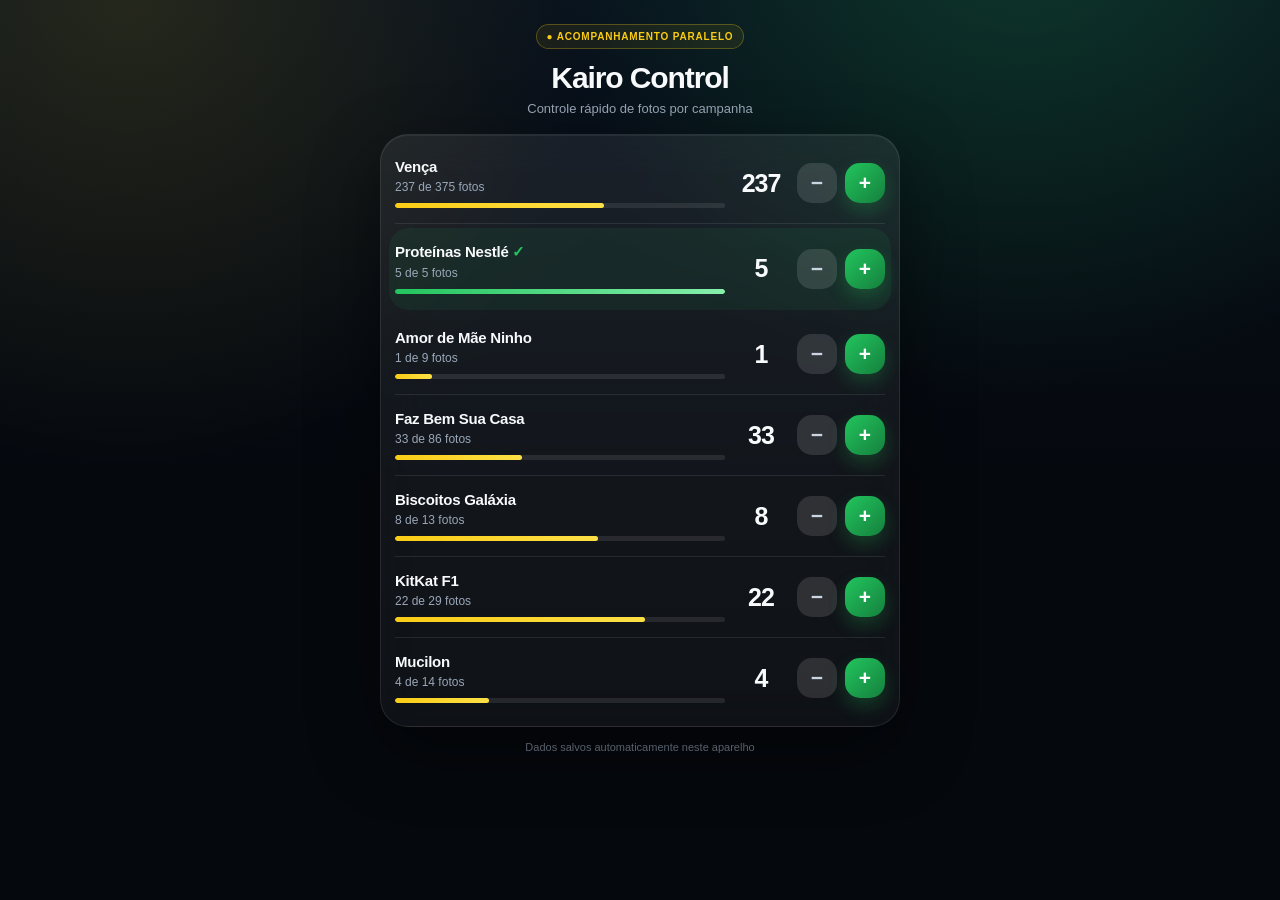
==== index.html @ 32d64652 "Add files via upload" ====
<!DOCTYPE html>
<html lang="pt-BR">
<head>
<meta charset="UTF-8" />
<meta name="viewport" content="width=device-width, initial-scale=1.0" />
<title>Kairo Control</title>

<style>
:root {
  --bg: #05080d;
  --panel: rgba(255,255,255,0.075);
  --panel-soft: rgba(255,255,255,0.045);
  --text: #f8fafc;
  --muted: #9aa7b8;
  --line: rgba(255,255,255,0.09);
  --green: #22c55e;
  --green-dark: #15803d;
  --yellow: #facc15;
  --danger: rgba(255,255,255,0.12);
}

* {
  box-sizing: border-box;
  -webkit-tap-highlight-color: transparent;
}

body {
  margin: 0;
  min-height: 100vh;
  font-family: -apple-system, BlinkMacSystemFont, "Segoe UI", sans-serif;
  background:
    radial-gradient(circle at 80% -10%, rgba(34,197,94,.22), transparent 34%),
    radial-gradient(circle at 10% 0%, rgba(250,204,21,.12), transparent 32%),
    linear-gradient(180deg, #08111d 0%, var(--bg) 55%);
  color: var(--text);
  padding: 18px;
}

.app {
  max-width: 520px;
  margin: 0 auto;
}

.header {
  padding: 6px 2px 18px;
  text-align: center; /* 👈 CENTRALIZADO */
}

.badge {
  display: inline-flex;
  align-items: center;
  gap: 6px;
  font-size: 10px;
  font-weight: 700;
  letter-spacing: .8px;
  color: var(--yellow);
  border: 1px solid rgba(250,204,21,.28);
  background: rgba(250,204,21,.07);
  padding: 6px 10px;
  border-radius: 999px;
  margin-bottom: 12px;
}

h1 {
  margin: 0;
  font-size: 30px;
  font-weight: 850;
  letter-spacing: -1.1px;
}

.sub {
  margin-top: 6px;
  color: var(--muted);
  font-size: 13px;
}

.panel {
  background: linear-gradient(180deg, var(--panel), var(--panel-soft));
  border: 1px solid var(--line);
  border-radius: 28px;
  padding: 8px 14px;
  box-shadow:
    0 24px 70px rgba(0,0,0,.45),
    inset 0 1px 0 rgba(255,255,255,.06);
  backdrop-filter: blur(22px);
}

.row {
  display: grid;
  grid-template-columns: 1fr 52px 88px;
  gap: 10px;
  align-items: center;
  padding: 15px 0;
  border-bottom: 1px solid var(--line);
}

.row:last-child {
  border-bottom: none;
}

.info {
  min-width: 0;
}

.name {
  font-size: 15px;
  font-weight: 750;
  letter-spacing: -0.25px;
  white-space: nowrap;
  overflow: hidden;
  text-overflow: ellipsis;
}

.meta {
  margin-top: 5px;
  font-size: 12px;
  color: var(--muted);
}

.progress {
  margin-top: 9px;
  height: 5px;
  width: 100%;
  background: rgba(255,255,255,.09);
  border-radius: 999px;
  overflow: hidden;
}

.bar {
  height: 100%;
  background: linear-gradient(90deg, var(--yellow), #fde047);
  border-radius: 999px;
  transition: width .25s ease;
}

.count {
  text-align: center;
  font-size: 25px;
  font-weight: 850;
  letter-spacing: -1px;
}

.actions {
  display: flex;
  justify-content: flex-end;
  gap: 8px;
}

button {
  width: 40px;
  height: 40px;
  border: 0;
  border-radius: 15px;
  color: #fff;
  font-size: 21px;
  font-weight: 850;
  cursor: pointer;
  transition: transform .12s ease, filter .12s ease;
}

button:active {
  transform: scale(.91);
}

.minus {
  background: var(--danger);
  color: #cbd5e1;
}

.plus {
  background: linear-gradient(135deg, var(--green), var(--green-dark));
  box-shadow: 0 8px 18px rgba(34,197,94,.24);
}

.row.done {
  margin: 4px -6px;
  padding: 15px 6px;
  border-radius: 20px;
  background: rgba(34,197,94,.075);
  border-bottom: 1px solid transparent;
}

.row.done .bar {
  background: linear-gradient(90deg, var(--green), #86efac);
}

.row.done .name::after {
  content: "  ✓";
  color: var(--green);
}

.footer {
  margin-top: 14px;
  color: rgba(154,167,184,.75);
  font-size: 11px;
  text-align: center;
}

@media (max-width: 390px) {
  body {
    padding: 14px;
  }

  h1 {
    font-size: 27px;
  }

  .panel {
    padding: 6px 12px;
  }

  .row {
    grid-template-columns: 1fr 46px 82px;
    gap: 8px;
  }

  .name {
    font-size: 14px;
  }

  .count {
    font-size: 23px;
  }

  button {
    width: 37px;
    height: 37px;
    border-radius: 14px;
  }
}
</style>
</head>

<body>
<div class="app">
  <div class="header">
    <div class="badge">● ACOMPANHAMENTO PARALELO</div>
    <h1>Kairo Control</h1>
    <div class="sub">Controle rápido de fotos por campanha</div>
  </div>

  <div class="panel" id="app"></div>

  <div class="footer">
    Dados salvos automaticamente neste aparelho
  </div>
</div>

<script>
const STORAGE_KEY = "kairo_control_premium_v1";

const defaultCampanhas = [
  { nome: "Vença", meta: 375, valor: 237 },
  { nome: "Proteínas Nestlé", meta: 5, valor: 5 },
  { nome: "Amor de Mãe Ninho", meta: 9, valor: 1 },
  { nome: "Faz Bem Sua Casa", meta: 86, valor: 33 },
  { nome: "Biscoitos Galáxia", meta: 13, valor: 8 },
  { nome: "KitKat F1", meta: 29, valor: 22 },
  { nome: "Mucilon", meta: 14, valor: 4 }
];

let campanhas = JSON.parse(localStorage.getItem(STORAGE_KEY)) || defaultCampanhas;

function salvar() {
  localStorage.setItem(STORAGE_KEY, JSON.stringify(campanhas));
}

function vibrar() {
  if (navigator.vibrate) navigator.vibrate(30);
}

function render() {
  const app = document.getElementById("app");
  app.innerHTML = "";

  campanhas.forEach((c, index) => {
    const atingiu = c.valor >= c.meta;
    const percentual = Math.min((c.valor / c.meta) * 100, 100);

    const row = document.createElement("div");
    row.className = "row" + (atingiu ? " done" : "");

    row.innerHTML = `
      <div class="info">
        <div class="name">${c.nome}</div>
        <div class="meta">${c.valor} de ${c.meta} fotos</div>
        <div class="progress">
          <div class="bar" style="width:${percentual}%"></div>
        </div>
      </div>

      <div class="count">${c.valor}</div>

      <div class="actions">
        <button class="minus" onclick="sub(${index})">−</button>
        <button class="plus" onclick="add(${index})">+</button>
      </div>
    `;

    app.appendChild(row);
  });
}

function add(index) {
  campanhas[index].valor++;

  if (campanhas[index].valor === campanhas[index].meta) {
    setTimeout(() => {
      alert("🎯 Meta atingida: " + campanhas[index].nome);
    }, 100);
  }

  salvar();
  vibrar();
  render();
}

function sub(index) {
  if (campanhas[index].valor > 0) {
    campanhas[index].valor--;
    salvar();
    vibrar();
    render();
  }
}

render();
</script>
</body>
</html>
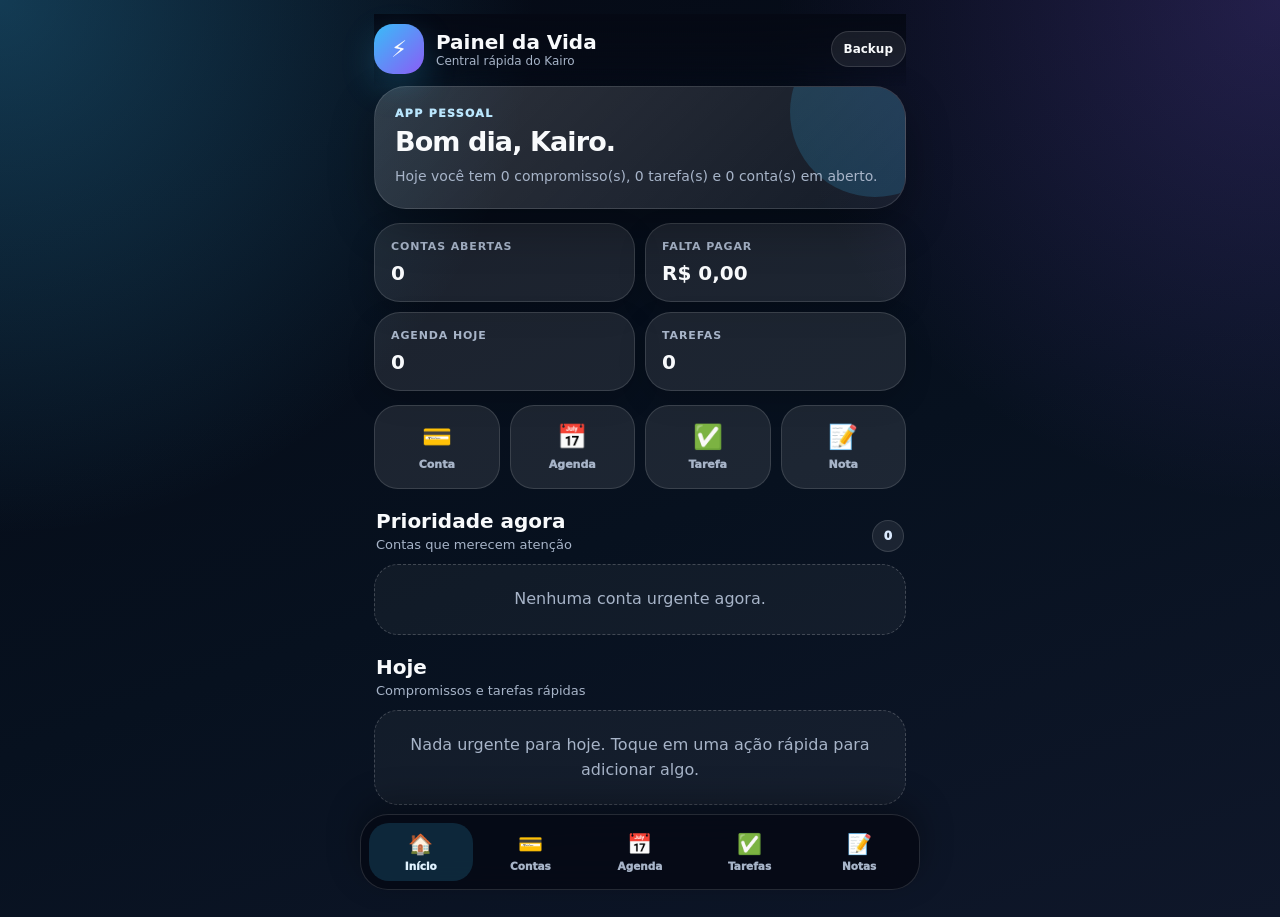
==== commit 230b7fc6: "Add files via upload" ====
--- a/index.html
+++ b/index.html
@@ -1,330 +1,108 @@
-<!DOCTYPE html>
-<html lang="pt-BR">
-<head>
-<meta charset="UTF-8" />
-<meta name="viewport" content="width=device-width, initial-scale=1.0" />
-<title>Kairo Control</title>
-
-<style>
-:root {
-  --bg: #05080d;
-  --panel: rgba(255,255,255,0.075);
-  --panel-soft: rgba(255,255,255,0.045);
-  --text: #f8fafc;
-  --muted: #9aa7b8;
-  --line: rgba(255,255,255,0.09);
-  --green: #22c55e;
-  --green-dark: #15803d;
-  --yellow: #facc15;
-  --danger: rgba(255,255,255,0.12);
-}
-
-* {
-  box-sizing: border-box;
-  -webkit-tap-highlight-color: transparent;
-}
-
-body {
-  margin: 0;
-  min-height: 100vh;
-  font-family: -apple-system, BlinkMacSystemFont, "Segoe UI", sans-serif;
-  background:
-    radial-gradient(circle at 80% -10%, rgba(34,197,94,.22), transparent 34%),
-    radial-gradient(circle at 10% 0%, rgba(250,204,21,.12), transparent 32%),
-    linear-gradient(180deg, #08111d 0%, var(--bg) 55%);
-  color: var(--text);
-  padding: 18px;
-}
-
-.app {
-  max-width: 520px;
-  margin: 0 auto;
-}
-
-.header {
-  padding: 6px 2px 18px;
-  text-align: center; /* 👈 CENTRALIZADO */
-}
-
-.badge {
-  display: inline-flex;
-  align-items: center;
-  gap: 6px;
-  font-size: 10px;
-  font-weight: 700;
-  letter-spacing: .8px;
-  color: var(--yellow);
-  border: 1px solid rgba(250,204,21,.28);
-  background: rgba(250,204,21,.07);
-  padding: 6px 10px;
-  border-radius: 999px;
-  margin-bottom: 12px;
-}
-
-h1 {
-  margin: 0;
-  font-size: 30px;
-  font-weight: 850;
-  letter-spacing: -1.1px;
-}
-
-.sub {
-  margin-top: 6px;
-  color: var(--muted);
-  font-size: 13px;
-}
-
-.panel {
-  background: linear-gradient(180deg, var(--panel), var(--panel-soft));
-  border: 1px solid var(--line);
-  border-radius: 28px;
-  padding: 8px 14px;
-  box-shadow:
-    0 24px 70px rgba(0,0,0,.45),
-    inset 0 1px 0 rgba(255,255,255,.06);
-  backdrop-filter: blur(22px);
-}
-
-.row {
-  display: grid;
-  grid-template-columns: 1fr 52px 88px;
-  gap: 10px;
-  align-items: center;
-  padding: 15px 0;
-  border-bottom: 1px solid var(--line);
-}
-
-.row:last-child {
-  border-bottom: none;
-}
-
-.info {
-  min-width: 0;
-}
-
-.name {
-  font-size: 15px;
-  font-weight: 750;
-  letter-spacing: -0.25px;
-  white-space: nowrap;
-  overflow: hidden;
-  text-overflow: ellipsis;
-}
-
-.meta {
-  margin-top: 5px;
-  font-size: 12px;
-  color: var(--muted);
-}
-
-.progress {
-  margin-top: 9px;
-  height: 5px;
-  width: 100%;
-  background: rgba(255,255,255,.09);
-  border-radius: 999px;
-  overflow: hidden;
-}
-
-.bar {
-  height: 100%;
-  background: linear-gradient(90deg, var(--yellow), #fde047);
-  border-radius: 999px;
-  transition: width .25s ease;
-}
-
-.count {
-  text-align: center;
-  font-size: 25px;
-  font-weight: 850;
-  letter-spacing: -1px;
-}
-
-.actions {
-  display: flex;
-  justify-content: flex-end;
-  gap: 8px;
-}
-
-button {
-  width: 40px;
-  height: 40px;
-  border: 0;
-  border-radius: 15px;
-  color: #fff;
-  font-size: 21px;
-  font-weight: 850;
-  cursor: pointer;
-  transition: transform .12s ease, filter .12s ease;
-}
-
-button:active {
-  transform: scale(.91);
-}
-
-.minus {
-  background: var(--danger);
-  color: #cbd5e1;
-}
-
-.plus {
-  background: linear-gradient(135deg, var(--green), var(--green-dark));
-  box-shadow: 0 8px 18px rgba(34,197,94,.24);
-}
-
-.row.done {
-  margin: 4px -6px;
-  padding: 15px 6px;
-  border-radius: 20px;
-  background: rgba(34,197,94,.075);
-  border-bottom: 1px solid transparent;
-}
-
-.row.done .bar {
-  background: linear-gradient(90deg, var(--green), #86efac);
-}
-
-.row.done .name::after {
-  content: "  ✓";
-  color: var(--green);
-}
-
-.footer {
-  margin-top: 14px;
-  color: rgba(154,167,184,.75);
-  font-size: 11px;
-  text-align: center;
-}
-
-@media (max-width: 390px) {
-  body {
-    padding: 14px;
-  }
-
-  h1 {
-    font-size: 27px;
-  }
-
-  .panel {
-    padding: 6px 12px;
-  }
-
-  .row {
-    grid-template-columns: 1fr 46px 82px;
-    gap: 8px;
-  }
-
-  .name {
-    font-size: 14px;
-  }
-
-  .count {
-    font-size: 23px;
-  }
-
-  button {
-    width: 37px;
-    height: 37px;
-    border-radius: 14px;
-  }
-}
-</style>
-</head>
-
-<body>
-<div class="app">
-  <div class="header">
-    <div class="badge">● ACOMPANHAMENTO PARALELO</div>
-    <h1>Kairo Control</h1>
-    <div class="sub">Controle rápido de fotos por campanha</div>
-  </div>
-
-  <div class="panel" id="app"></div>
-
-  <div class="footer">
-    Dados salvos automaticamente neste aparelho
-  </div>
-</div>
-
-<script>
-const STORAGE_KEY = "kairo_control_premium_v1";
-
-const defaultCampanhas = [
-  { nome: "Vença", meta: 375, valor: 237 },
-  { nome: "Proteínas Nestlé", meta: 5, valor: 5 },
-  { nome: "Amor de Mãe Ninho", meta: 9, valor: 1 },
-  { nome: "Faz Bem Sua Casa", meta: 86, valor: 33 },
-  { nome: "Biscoitos Galáxia", meta: 13, valor: 8 },
-  { nome: "KitKat F1", meta: 29, valor: 22 },
-  { nome: "Mucilon", meta: 14, valor: 4 }
-];
-
-let campanhas = JSON.parse(localStorage.getItem(STORAGE_KEY)) || defaultCampanhas;
-
-function salvar() {
-  localStorage.setItem(STORAGE_KEY, JSON.stringify(campanhas));
-}
-
-function vibrar() {
-  if (navigator.vibrate) navigator.vibrate(30);
-}
-
-function render() {
-  const app = document.getElementById("app");
-  app.innerHTML = "";
-
-  campanhas.forEach((c, index) => {
-    const atingiu = c.valor >= c.meta;
-    const percentual = Math.min((c.valor / c.meta) * 100, 100);
-
-    const row = document.createElement("div");
-    row.className = "row" + (atingiu ? " done" : "");
-
-    row.innerHTML = `
-      <div class="info">
-        <div class="name">${c.nome}</div>
-        <div class="meta">${c.valor} de ${c.meta} fotos</div>
-        <div class="progress">
-          <div class="bar" style="width:${percentual}%"></div>
-        </div>
-      </div>
-
-      <div class="count">${c.valor}</div>
-
-      <div class="actions">
-        <button class="minus" onclick="sub(${index})">−</button>
-        <button class="plus" onclick="add(${index})">+</button>
-      </div>
-    `;
-
-    app.appendChild(row);
-  });
-}
-
-function add(index) {
-  campanhas[index].valor++;
-
-  if (campanhas[index].valor === campanhas[index].meta) {
-    setTimeout(() => {
-      alert("🎯 Meta atingida: " + campanhas[index].nome);
-    }, 100);
-  }
-
-  salvar();
-  vibrar();
-  render();
-}
-
-function sub(index) {
-  if (campanhas[index].valor > 0) {
-    campanhas[index].valor--;
-    salvar();
-    vibrar();
-    render();
-  }
-}
-
-render();
-</script>
-</body>
+<!DOCTYPE html>
+<html lang="pt-BR">
+<head>
+<meta charset="UTF-8">
+<meta name="viewport" content="width=device-width, initial-scale=1.0, viewport-fit=cover">
+<meta name="theme-color" content="#07111f">
+<title>Painel da Vida</title>
+<style>
+*{margin:0;padding:0;box-sizing:border-box;-webkit-tap-highlight-color:transparent}
+:root{--bg:#07111f;--card:rgba(255,255,255,.09);--card2:rgba(255,255,255,.14);--line:rgba(255,255,255,.13);--text:#f8fafc;--muted:#a7b4c8;--blue:#38bdf8;--purple:#8b5cf6;--green:#22c55e;--red:#fb7185;--yellow:#facc15;--shadow:0 18px 45px rgba(0,0,0,.28)}
+body{min-height:100vh;font-family:system-ui,-apple-system,Segoe UI,Arial,sans-serif;background:radial-gradient(circle at top left,rgba(56,189,248,.28),transparent 34%),radial-gradient(circle at top right,rgba(139,92,246,.22),transparent 32%),linear-gradient(160deg,#050914,#07111f 55%,#0f172a);color:var(--text);padding:env(safe-area-inset-top) 0 calc(98px + env(safe-area-inset-bottom))}
+button,input,select,textarea{font:inherit}button{border:0;cursor:pointer}input,select,textarea{width:100%;min-height:50px;border:1px solid var(--line);background:rgba(255,255,255,.09);color:var(--text);border-radius:18px;padding:14px;outline:none}textarea{min-height:110px;resize:vertical}option{background:#0f172a;color:white}input:focus,select:focus,textarea:focus{border-color:rgba(56,189,248,.8);box-shadow:0 0 0 4px rgba(56,189,248,.12)}
+.app{width:100%;max-width:560px;margin:0 auto;padding:14px}.top{position:sticky;top:0;z-index:20;display:flex;align-items:center;justify-content:space-between;gap:12px;padding:10px 0 12px;background:linear-gradient(180deg,rgba(5,9,20,.96),rgba(5,9,20,.70),transparent);backdrop-filter:blur(12px)}.brand{display:flex;align-items:center;gap:12px}.logo{width:50px;height:50px;border-radius:19px;background:linear-gradient(135deg,var(--blue),var(--purple));display:grid;place-items:center;font-size:23px;box-shadow:0 12px 34px rgba(56,189,248,.22)}.brand h1{font-size:20px}.brand p{font-size:12px;color:var(--muted)}.ghost{border:1px solid var(--line);background:rgba(255,255,255,.08);color:var(--text);border-radius:999px;padding:10px 12px;font-size:12px;font-weight:900}
+.screen{display:none;animation:enter .22s ease}.screen.active{display:block}@keyframes enter{from{opacity:0;transform:translateY(8px)}to{opacity:1;transform:none}}
+.hero{border:1px solid var(--line);background:linear-gradient(135deg,rgba(255,255,255,.16),rgba(255,255,255,.06));border-radius:32px;padding:20px;box-shadow:var(--shadow);margin-bottom:14px;position:relative;overflow:hidden}.hero:after{content:"";position:absolute;right:-55px;top:-60px;width:170px;height:170px;border-radius:50%;background:rgba(56,189,248,.18)}.kicker{font-size:11px;text-transform:uppercase;letter-spacing:.12em;color:#bae6fd;font-weight:950;margin-bottom:8px;position:relative;z-index:1}.hero h2{font-size:27px;line-height:1.05;letter-spacing:-.9px;margin-bottom:10px;position:relative;z-index:1}.hero p{color:var(--muted);font-size:14px;line-height:1.55;position:relative;z-index:1}
+.grid2{display:grid;grid-template-columns:1fr 1fr;gap:10px}.card{border:1px solid var(--line);background:var(--card);border-radius:26px;padding:16px;box-shadow:0 10px 28px rgba(0,0,0,.16)}.stat span{display:block;font-size:11px;color:var(--muted);text-transform:uppercase;letter-spacing:.08em;font-weight:900;margin-bottom:8px}.stat strong{font-size:20px}
+.head{display:flex;align-items:flex-end;justify-content:space-between;gap:12px;margin:20px 2px 12px}.head h3{font-size:20px}.head p{font-size:13px;color:var(--muted);margin-top:4px}.pill{border:1px solid var(--line);background:rgba(255,255,255,.08);color:#dbeafe;border-radius:999px;padding:8px 11px;font-size:12px;font-weight:950;white-space:nowrap}
+.quick{display:grid;grid-template-columns:repeat(4,1fr);gap:10px;margin:14px 0}.quick button{min-height:84px;border-radius:24px;border:1px solid var(--line);background:var(--card);color:var(--text);display:flex;flex-direction:column;align-items:center;justify-content:center;gap:7px;font-weight:950}.quick button:active{transform:scale(.96)}.quick b{font-size:24px}.quick span{font-size:11px;color:var(--muted)}
+.form{display:grid;gap:12px}.row{display:flex;gap:10px}.row>*{flex:1}.field{display:grid;gap:7px}label{font-size:13px;color:#cbd5e1;font-weight:850}.btn{min-height:52px;width:100%;border-radius:19px;background:linear-gradient(135deg,var(--blue),#a78bfa);color:#06111f;font-weight:950;padding:14px 16px;box-shadow:0 14px 30px rgba(56,189,248,.20)}.btn.secondary{background:rgba(255,255,255,.09);color:var(--text);border:1px solid var(--line);box-shadow:none}
+.list{display:grid;gap:10px}.empty{border:1px dashed rgba(255,255,255,.20);background:rgba(255,255,255,.045);border-radius:24px;padding:22px;text-align:center;color:var(--muted);line-height:1.55}.item{display:flex;align-items:flex-start;justify-content:space-between;gap:12px;border:1px solid var(--line);background:var(--card);border-radius:24px;padding:14px}.left{display:flex;align-items:flex-start;gap:12px;min-width:0}.icon{width:46px;height:46px;border-radius:17px;display:grid;place-items:center;background:rgba(56,189,248,.14);flex:0 0 auto;font-size:21px}.item h4{font-size:15.5px;margin-bottom:5px;word-break:break-word}.item p{font-size:12.8px;color:var(--muted);line-height:1.45}.actions{display:flex;flex-direction:column;gap:7px;align-items:flex-end}.mini{border-radius:13px;padding:8px 10px;font-size:12px;font-weight:950;background:rgba(255,255,255,.10);color:var(--text);white-space:nowrap}.mini.ok{background:rgba(34,197,94,.16);color:#bbf7d0}.mini.danger{background:rgba(251,113,133,.16);color:#fecdd3}.mini.warn{background:rgba(250,204,21,.16);color:#fef08a}
+.bill{position:relative;overflow:hidden}.bill:before{content:"";position:absolute;inset:0 auto 0 0;width:5px;background:var(--blue)}.bill.atrasada:before{background:var(--red)}.bill.hoje:before{background:var(--yellow)}.bill.paga:before{background:var(--green)}.bill.paga{opacity:.78}.status{display:inline-flex;border-radius:999px;padding:5px 8px;font-size:11px;font-weight:950;margin-top:7px;background:rgba(56,189,248,.13);color:#bae6fd}.status.atrasada{background:rgba(251,113,133,.15);color:#fecdd3}.status.hoje{background:rgba(250,204,21,.15);color:#fef08a}.status.paga{background:rgba(34,197,94,.15);color:#bbf7d0}
+.calendar-nav{display:grid;grid-template-columns:1fr 1fr 1fr;gap:10px;margin-bottom:12px}.calendar{display:grid;grid-template-columns:repeat(7,1fr);gap:7px}.dow{text-align:center;color:var(--muted);font-size:11px;font-weight:950;padding-bottom:4px}.day{min-height:54px;border-radius:16px;border:1px solid var(--line);background:rgba(255,255,255,.07);color:var(--text);font-weight:950;position:relative}.day.today{border-color:rgba(56,189,248,.75)}.day.selected{background:linear-gradient(135deg,var(--blue),var(--purple));color:#06111f;border-color:transparent}.dot{position:absolute;bottom:7px;left:50%;transform:translateX(-50%);width:6px;height:6px;border-radius:50%;background:var(--yellow)}.done h4,.done p{text-decoration:line-through;opacity:.65}
+.modal{position:fixed;inset:0;background:rgba(0,0,0,.52);backdrop-filter:blur(12px);z-index:80;display:none;align-items:flex-end;padding:14px}.modal.open{display:flex}.sheet{width:100%;max-width:560px;margin:0 auto;border:1px solid var(--line);background:linear-gradient(160deg,rgba(15,23,42,.98),rgba(7,17,31,.98));border-radius:30px 30px 24px 24px;padding:18px;box-shadow:0 -20px 50px rgba(0,0,0,.42);animation:sheet .20s ease}@keyframes sheet{from{transform:translateY(20px);opacity:0}to{transform:none;opacity:1}}.sheet-head{display:flex;justify-content:space-between;align-items:flex-start;gap:14px;margin-bottom:14px}.sheet-head h3{font-size:20px}.sheet-head p{font-size:13px;color:var(--muted);margin-top:4px}.close{width:40px;height:40px;border-radius:15px;background:rgba(255,255,255,.08);color:var(--text);font-size:18px;font-weight:950}
+.toast{position:fixed;left:50%;bottom:105px;transform:translateX(-50%) translateY(20px);opacity:0;background:#f8fafc;color:#0f172a;border-radius:999px;padding:12px 16px;font-size:13px;font-weight:950;box-shadow:var(--shadow);transition:.22s;z-index:100}.toast.show{opacity:1;transform:translateX(-50%) translateY(0)}
+.nav{position:fixed;left:50%;bottom:calc(10px + env(safe-area-inset-bottom));transform:translateX(-50%);width:min(94%,560px);display:grid;grid-template-columns:repeat(5,1fr);gap:6px;border:1px solid var(--line);background:rgba(5,9,20,.82);backdrop-filter:blur(18px);border-radius:28px;padding:8px;box-shadow:0 -12px 34px rgba(0,0,0,.32);z-index:60}.nav button{min-height:58px;border-radius:20px;background:transparent;color:var(--muted);display:flex;flex-direction:column;align-items:center;justify-content:center;gap:4px;font-weight:950}.nav button.active{background:rgba(56,189,248,.16);color:#e0f2fe}.nav b{font-size:20px}.nav span{font-size:10.5px}
+@media(max-width:390px){.app{padding:12px}.hero h2{font-size:24px}.grid2{grid-template-columns:1fr}.quick{grid-template-columns:repeat(2,1fr)}.row{flex-direction:column}.item{flex-direction:column}.actions{flex-direction:row;align-items:center;justify-content:flex-start;width:100%}.nav span{display:none}.nav button{min-height:52px}}
+</style>
+</head>
+<body>
+<div class="app">
+<header class="top"><div class="brand"><div class="logo">⚡</div><div><h1>Painel da Vida</h1><p>Central rápida do Kairo</p></div></div><button class="ghost" id="backupBtn">Backup</button></header>
+
+<section id="inicio" class="screen active">
+<div class="hero"><div class="kicker">App pessoal</div><h2 id="saudacao">Bom dia, Kairo.</h2><p id="resumoDia">Veja suas contas, tarefas e compromissos em poucos segundos.</p></div>
+<div class="grid2"><div class="card stat"><span>Contas abertas</span><strong id="homeContas">0</strong></div><div class="card stat"><span>Falta pagar</span><strong id="homeFalta">R$ 0,00</strong></div><div class="card stat"><span>Agenda hoje</span><strong id="homeAgenda">0</strong></div><div class="card stat"><span>Tarefas</span><strong id="homeTarefas">0</strong></div></div>
+<div class="quick"><button data-modal="conta"><b>💳</b><span>Conta</span></button><button data-modal="agenda"><b>📅</b><span>Agenda</span></button><button data-modal="tarefa"><b>✅</b><span>Tarefa</span></button><button data-modal="nota"><b>📝</b><span>Nota</span></button></div>
+<div class="head"><div><h3>Prioridade agora</h3><p>Contas que merecem atenção</p></div><span class="pill" id="prioridadeCount">0</span></div><div id="listaPrioridade" class="list"></div>
+<div class="head"><div><h3>Hoje</h3><p>Compromissos e tarefas rápidas</p></div></div><div id="listaHoje" class="list"></div>
+</section>
+
+<section id="contas" class="screen"><div class="head"><div><h3>Minhas contas</h3><p>Cadastre e marque como paga com um toque</p></div><button class="pill" data-modal="conta">+ Conta</button></div>
+<div class="grid2"><div class="card stat"><span>Abertas</span><strong id="contasAbertas">0</strong></div><div class="card stat"><span>Pagas</span><strong id="contasPagas">0</strong></div><div class="card stat"><span>Valor aberto</span><strong id="valorAberto">R$ 0,00</strong></div><div class="card stat"><span>Total</span><strong id="totalMesContas">R$ 0,00</strong></div></div>
+<div class="head"><div><h3>Abertas</h3><p>Atrasadas, hoje e próximas</p></div></div><div id="listaContasAbertas" class="list"></div>
+<div class="head"><div><h3>Pagas</h3><p>Contas quitadas</p></div></div><div id="listaContasPagas" class="list"></div></section>
+
+<section id="agenda" class="screen"><div class="head"><div><h3>Agenda</h3><p>Compromissos organizados por dia</p></div><button class="pill" data-modal="agenda">+ Agenda</button></div>
+<div class="card"><div class="calendar-nav"><button class="btn secondary" id="mesAnterior">←</button><button class="btn secondary" id="irHoje">Hoje</button><button class="btn secondary" id="mesProximo">→</button></div><div class="head" style="margin-top:0"><div><h3 id="agendaMesTitulo">Mês</h3><p id="agendaDataSelecionada">Data</p></div></div><div class="calendar" id="diasSemana"></div><div class="calendar" id="calendario"></div></div>
+<div class="head"><div><h3>Compromissos do dia</h3><p id="agendaResumoDia">0 itens</p></div></div><div id="listaAgendaDia" class="list"></div></section>
+
+<section id="tarefas" class="screen"><div class="head"><div><h3>Tarefas</h3><p>Checklist simples e rápido</p></div><button class="pill" data-modal="tarefa">+ Tarefa</button></div><div id="listaTarefas" class="list"></div></section>
+
+<section id="notas" class="screen"><div class="head"><div><h3>Notas rápidas</h3><p>Ideias, textos e lembretes</p></div><button class="pill" data-modal="nota">+ Nota</button></div><div id="listaNotas" class="list"></div></section>
+</div>
+
+<nav class="nav"><button class="nav-btn active" data-screen="inicio"><b>🏠</b><span>Início</span></button><button class="nav-btn" data-screen="contas"><b>💳</b><span>Contas</span></button><button class="nav-btn" data-screen="agenda"><b>📅</b><span>Agenda</span></button><button class="nav-btn" data-screen="tarefas"><b>✅</b><span>Tarefas</span></button><button class="nav-btn" data-screen="notas"><b>📝</b><span>Notas</span></button></nav>
+
+<div class="modal" id="modalConta"><div class="sheet"><div class="sheet-head"><div><h3 id="tituloModalConta">Nova conta</h3><p>Cadastre uma conta e acompanhe o pagamento.</p></div><button class="close" data-close>×</button></div><form class="form" id="formConta"><input type="hidden" id="contaId"><div class="field"><label>Nome da conta</label><input id="contaNome" placeholder="Ex: Internet, luz, aluguel" required></div><div class="row"><div class="field"><label>Valor</label><input id="contaValor" type="number" step="0.01" min="0" required></div><div class="field"><label>Vencimento</label><input id="contaVencimento" type="date" required></div></div><div class="row"><div class="field"><label>Categoria</label><select id="contaCategoria"><option>Casa</option><option>Internet</option><option>Energia</option><option>Água</option><option>Cartão</option><option>Educação</option><option>Transporte</option><option>Outro</option></select></div><div class="field"><label>Recorrente?</label><select id="contaRecorrente"><option value="sim">Sim</option><option value="nao">Não</option></select></div></div><div class="field"><label>Observação</label><input id="contaObs" placeholder="Opcional"></div><button class="btn" type="submit">Salvar conta</button></form></div></div>
+
+<div class="modal" id="modalAgenda"><div class="sheet"><div class="sheet-head"><div><h3 id="tituloModalAgenda">Novo compromisso</h3><p>Registre um compromisso rápido.</p></div><button class="close" data-close>×</button></div><form class="form" id="formAgenda"><input type="hidden" id="agendaId"><div class="field"><label>Título</label><input id="agendaTitulo" required></div><div class="row"><div class="field"><label>Data</label><input id="agendaData" type="date" required></div><div class="field"><label>Hora</label><input id="agendaHora" type="time" required></div></div><div class="field"><label>Descrição</label><input id="agendaObs" placeholder="Opcional"></div><button class="btn" type="submit">Salvar compromisso</button></form></div></div>
+
+<div class="modal" id="modalTarefa"><div class="sheet"><div class="sheet-head"><div><h3>Nova tarefa</h3><p>Digite rápido e resolva depois.</p></div><button class="close" data-close>×</button></div><form class="form" id="formTarefa"><div class="field"><label>Tarefa</label><input id="tarefaTexto" required></div><button class="btn" type="submit">Adicionar tarefa</button></form></div></div>
+
+<div class="modal" id="modalNota"><div class="sheet"><div class="sheet-head"><div><h3 id="tituloModalNota">Nova nota</h3><p>Guarde uma ideia ou lembrete.</p></div><button class="close" data-close>×</button></div><form class="form" id="formNota"><input type="hidden" id="notaId"><div class="field"><label>Título</label><input id="notaTitulo" required></div><div class="field"><label>Texto</label><textarea id="notaTexto" required></textarea></div><button class="btn" type="submit">Salvar nota</button></form></div></div>
+<div class="toast" id="toast">Salvo</div>
+
+<script>
+const $=id=>document.getElementById(id), STORAGE="painelDaVidaKairoV1";
+let dados=JSON.parse(localStorage.getItem(STORAGE)||"null")||{contas:[],agenda:[],tarefas:[],notas:[]};
+let dataSelecionada=hoje(), mesCalendario=new Date();
+function hoje(){const d=new Date();return `${d.getFullYear()}-${String(d.getMonth()+1).padStart(2,"0")}-${String(d.getDate()).padStart(2,"0")}`}
+function moeda(v){return Number(v||0).toLocaleString("pt-BR",{style:"currency",currency:"BRL"})}
+function dataBR(d){if(!d)return"";const [a,m,di]=d.split("-");return `${di}/${m}/${a}`}
+function dataLonga(d){const [a,m,di]=d.split("-");return new Date(+a,+m-1,+di).toLocaleDateString("pt-BR",{day:"numeric",month:"long",year:"numeric"})}
+function diffDias(d){return Math.round((new Date(d+"T00:00:00")-new Date(hoje()+"T00:00:00"))/86400000)}
+function salvar(){localStorage.setItem(STORAGE,JSON.stringify(dados));renderTudo()}
+function toast(msg){const e=$("toast");e.textContent=msg;e.classList.add("show");clearTimeout(window.tst);window.tst=setTimeout(()=>e.classList.remove("show"),1500)}
+function tela(t){document.querySelectorAll(".screen").forEach(s=>s.classList.remove("active"));document.querySelectorAll(".nav-btn").forEach(b=>b.classList.remove("active"));$(t).classList.add("active");document.querySelector(`[data-screen="${t}"]`).classList.add("active");window.scrollTo({top:0,behavior:"smooth"});renderTudo()}
+function abrirModal(tipo){$("modal"+tipo.charAt(0).toUpperCase()+tipo.slice(1)).classList.add("open"); if(tipo==="conta")$("contaVencimento").value=hoje(); if(tipo==="agenda")$("agendaData").value=dataSelecionada}
+function fechar(){document.querySelectorAll(".modal").forEach(m=>m.classList.remove("open"))}
+function statusConta(c){if(c.paga)return{texto:"Paga",classe:"paga",ordem:4};const d=diffDias(c.vencimento);if(d<0)return{texto:`Atrasada há ${Math.abs(d)} dia(s)`,classe:"atrasada",ordem:1};if(d===0)return{texto:"Vence hoje",classe:"hoje",ordem:2};if(d===1)return{texto:"Vence amanhã",classe:"proxima",ordem:3};return{texto:`Vence em ${d} dia(s)`,classe:"proxima",ordem:3}}
+function icone(cat){cat=(cat||"").toLowerCase();if(cat.includes("internet"))return"🛜";if(cat.includes("energia"))return"💡";if(cat.includes("água")||cat.includes("agua"))return"💧";if(cat.includes("cart"))return"💳";if(cat.includes("educ"))return"📚";if(cat.includes("trans"))return"🛵";return"🧾"}
+function cardConta(c){const s=statusConta(c);return `<div class="item bill ${s.classe}"><div class="left"><div class="icon">${icone(c.categoria)}</div><div><h4>${c.nome}</h4><p>${moeda(c.valor)} • vence ${dataBR(c.vencimento)}${c.recorrente==="sim"?" • recorrente":""}</p>${c.obs?`<p>${c.obs}</p>`:""}<span class="status ${s.classe}">${s.texto}</span></div></div><div class="actions">${c.paga?`<button class="mini warn" onclick="pagarConta(${c.id})">Reabrir</button>`:`<button class="mini ok" onclick="pagarConta(${c.id})">Marcar paga</button>`}<button class="mini" onclick="editarConta(${c.id})">Editar</button><button class="mini danger" onclick="excluirConta(${c.id})">Excluir</button></div></div>`}
+function pagarConta(id){dados.contas=dados.contas.map(c=>c.id===id?{...c,paga:!c.paga,dataPagamento:!c.paga?hoje():null}:c);salvar();toast("Conta atualizada")}
+function editarConta(id){const c=dados.contas.find(x=>x.id===id);if(!c)return;$("tituloModalConta").textContent="Editar conta";$("contaId").value=c.id;$("contaNome").value=c.nome;$("contaValor").value=c.valor;$("contaVencimento").value=c.vencimento;$("contaCategoria").value=c.categoria;$("contaRecorrente").value=c.recorrente;$("contaObs").value=c.obs||"";abrirModal("conta")}
+function excluirConta(id){if(confirm("Excluir esta conta?")){dados.contas=dados.contas.filter(c=>c.id!==id);salvar();toast("Conta excluída")}}
+$("formConta").onsubmit=e=>{e.preventDefault();const id=$("contaId").value?+$("contaId").value:Date.now(), antiga=dados.contas.find(c=>c.id===id);const c={id,nome:$("contaNome").value.trim(),valor:+$("contaValor").value,vencimento:$("contaVencimento").value,categoria:$("contaCategoria").value,recorrente:$("contaRecorrente").value,obs:$("contaObs").value.trim(),paga:antiga?.paga||false,dataPagamento:antiga?.dataPagamento||null};dados.contas=$("contaId").value?dados.contas.map(x=>x.id===id?c:x):[...dados.contas,c];e.target.reset();$("contaId").value="";$("tituloModalConta").textContent="Nova conta";fechar();salvar();toast("Conta salva")};
+function renderContas(){const abertas=dados.contas.filter(c=>!c.paga).sort((a,b)=>statusConta(a).ordem-statusConta(b).ordem||a.vencimento.localeCompare(b.vencimento)), pagas=dados.contas.filter(c=>c.paga);const aberto=abertas.reduce((a,c)=>a+(+c.valor||0),0), total=dados.contas.reduce((a,c)=>a+(+c.valor||0),0);$("contasAbertas").textContent=abertas.length;$("contasPagas").textContent=pagas.length;$("valorAberto").textContent=moeda(aberto);$("totalMesContas").textContent=moeda(total);$("listaContasAbertas").innerHTML=abertas.length?abertas.map(cardConta).join(""):`<div class="empty">Nenhuma conta em aberto.</div>`;$("listaContasPagas").innerHTML=pagas.length?pagas.map(cardConta).join(""):`<div class="empty">Nenhuma conta paga ainda.</div>`;const prior=abertas.filter(c=>diffDias(c.vencimento)<=3);$("listaPrioridade").innerHTML=prior.length?prior.slice(0,4).map(cardConta).join(""):`<div class="empty">Nenhuma conta urgente agora.</div>`;$("prioridadeCount").textContent=prior.length}
+function cardAgenda(a,show=false){return `<div class="item"><div class="left"><div class="icon">🕒</div><div><h4>${a.titulo}</h4><p>${show?dataBR(a.data)+" • ":""}${a.hora}${a.obs?" • "+a.obs:""}</p></div></div><div class="actions"><button class="mini" onclick="editarAgenda(${a.id})">Editar</button><button class="mini danger" onclick="excluirAgenda(${a.id})">Excluir</button></div></div>`}
+$("formAgenda").onsubmit=e=>{e.preventDefault();const id=$("agendaId").value?+$("agendaId").value:Date.now(), a={id,titulo:$("agendaTitulo").value.trim(),data:$("agendaData").value,hora:$("agendaHora").value,obs:$("agendaObs").value.trim()};dados.agenda=$("agendaId").value?dados.agenda.map(x=>x.id===id?a:x):[...dados.agenda,a];dataSelecionada=a.data;mesCalendario=new Date(+a.data.slice(0,4),+a.data.slice(5,7)-1,1);e.target.reset();$("agendaId").value="";$("tituloModalAgenda").textContent="Novo compromisso";fechar();salvar();toast("Compromisso salvo")};
+function editarAgenda(id){const a=dados.agenda.find(x=>x.id===id);if(!a)return;$("tituloModalAgenda").textContent="Editar compromisso";$("agendaId").value=a.id;$("agendaTitulo").value=a.titulo;$("agendaData").value=a.data;$("agendaHora").value=a.hora;$("agendaObs").value=a.obs||"";abrirModal("agenda")}
+function excluirAgenda(id){if(confirm("Excluir compromisso?")){dados.agenda=dados.agenda.filter(a=>a.id!==id);salvar();toast("Compromisso excluído")}}
+function renderAgenda(){$("diasSemana").innerHTML=["Dom","Seg","Ter","Qua","Qui","Sex","Sáb"].map(d=>`<div class="dow">${d}</div>`).join("");const y=mesCalendario.getFullYear(),m=mesCalendario.getMonth(),first=new Date(y,m,1).getDay(),last=new Date(y,m+1,0).getDate();$("agendaMesTitulo").textContent=mesCalendario.toLocaleDateString("pt-BR",{month:"long",year:"numeric"});$("agendaDataSelecionada").textContent=dataLonga(dataSelecionada);let h="";for(let i=0;i<first;i++)h+="<div></div>";for(let d=1;d<=last;d++){const data=`${y}-${String(m+1).padStart(2,"0")}-${String(d).padStart(2,"0")}`;const tem=dados.agenda.some(a=>a.data===data);h+=`<button class="day ${data===hoje()?"today":""} ${data===dataSelecionada?"selected":""}" onclick="selData('${data}')">${d}${tem?'<span class="dot"></span>':""}</button>`}$("calendario").innerHTML=h;const dia=dados.agenda.filter(a=>a.data===dataSelecionada).sort((a,b)=>a.hora.localeCompare(b.hora));$("agendaResumoDia").textContent=`${dia.length} compromisso(s) em ${dataBR(dataSelecionada)}`;$("listaAgendaDia").innerHTML=dia.length?dia.map(a=>cardAgenda(a)).join(""):`<div class="empty">Nenhum compromisso neste dia.</div>`}
+function selData(d){dataSelecionada=d;renderAgenda()}
+$("mesAnterior").onclick=()=>{mesCalendario=new Date(mesCalendario.getFullYear(),mesCalendario.getMonth()-1,1);renderAgenda()};$("mesProximo").onclick=()=>{mesCalendario=new Date(mesCalendario.getFullYear(),mesCalendario.getMonth()+1,1);renderAgenda()};$("irHoje").onclick=()=>{dataSelecionada=hoje();mesCalendario=new Date();renderAgenda()};
+$("formTarefa").onsubmit=e=>{e.preventDefault();dados.tarefas.unshift({id:Date.now(),texto:$("tarefaTexto").value.trim(),feita:false});e.target.reset();fechar();salvar();toast("Tarefa adicionada")};
+function altTarefa(id){dados.tarefas=dados.tarefas.map(t=>t.id===id?{...t,feita:!t.feita}:t);salvar();toast("Tarefa atualizada")}function delTarefa(id){dados.tarefas=dados.tarefas.filter(t=>t.id!==id);salvar();toast("Tarefa excluída")}
+function renderTarefas(){$("listaTarefas").innerHTML=dados.tarefas.length?dados.tarefas.map(t=>`<div class="item ${t.feita?"done":""}"><div class="left"><div class="icon">${t.feita?"✅":"⬜"}</div><div><h4>${t.texto}</h4><p>${t.feita?"Concluída":"Pendente"}</p></div></div><div class="actions"><button class="mini ok" onclick="altTarefa(${t.id})">${t.feita?"Reabrir":"Concluir"}</button><button class="mini danger" onclick="delTarefa(${t.id})">Excluir</button></div></div>`).join(""):`<div class="empty">Nenhuma tarefa cadastrada.</div>`}
+$("formNota").onsubmit=e=>{e.preventDefault();const id=$("notaId").value?+$("notaId").value:Date.now(), n={id,titulo:$("notaTitulo").value.trim(),texto:$("notaTexto").value.trim(),data:new Date().toLocaleString("pt-BR")};dados.notas=$("notaId").value?dados.notas.map(x=>x.id===id?n:x):[n,...dados.notas];e.target.reset();$("notaId").value="";$("tituloModalNota").textContent="Nova nota";fechar();salvar();toast("Nota salva")};
+function editarNota(id){const n=dados.notas.find(x=>x.id===id);if(!n)return;$("tituloModalNota").textContent="Editar nota";$("notaId").value=n.id;$("notaTitulo").value=n.titulo;$("notaTexto").value=n.texto;abrirModal("nota")}function excluirNota(id){dados.notas=dados.notas.filter(n=>n.id!==id);salvar();toast("Nota excluída")}
+function renderNotas(){$("listaNotas").innerHTML=dados.notas.length?dados.notas.map(n=>`<div class="item"><div class="left"><div class="icon">📝</div><div><h4>${n.titulo}</h4><p>${n.texto.replaceAll("\n","<br>")}<br><br>${n.data}</p></div></div><div class="actions"><button class="mini" onclick="editarNota(${n.id})">Editar</button><button class="mini danger" onclick="excluirNota(${n.id})">Excluir</button></div></div>`).join(""):`<div class="empty">Nenhuma nota salva.</div>`}
+function renderInicio(){const hora=new Date().getHours(), saud=hora<12?"Bom dia":hora<18?"Boa tarde":"Boa noite";const abertas=dados.contas.filter(c=>!c.paga), falta=abertas.reduce((a,c)=>a+(+c.valor||0),0), ag=dados.agenda.filter(a=>a.data===hoje()), tasks=dados.tarefas.filter(t=>!t.feita);$("saudacao").textContent=`${saud}, Kairo.`;$("resumoDia").textContent=`Hoje você tem ${ag.length} compromisso(s), ${tasks.length} tarefa(s) e ${abertas.length} conta(s) em aberto.`;$("homeContas").textContent=abertas.length;$("homeFalta").textContent=moeda(falta);$("homeAgenda").textContent=ag.length;$("homeTarefas").textContent=tasks.length;const itens=[...ag.sort((a,b)=>a.hora.localeCompare(b.hora)).map(a=>cardAgenda(a)),...tasks.slice(0,4).map(t=>`<div class="item"><div class="left"><div class="icon">✅</div><div><h4>${t.texto}</h4><p>Tarefa pendente</p></div></div><div class="actions"><button class="mini ok" onclick="altTarefa(${t.id})">Concluir</button></div></div>`)];$("listaHoje").innerHTML=itens.length?itens.join(""):`<div class="empty">Nada urgente para hoje. Toque em uma ação rápida para adicionar algo.</div>`}
+function renderTudo(){renderContas();renderAgenda();renderTarefas();renderNotas();renderInicio()}
+document.querySelectorAll(".nav-btn").forEach(b=>b.onclick=()=>tela(b.dataset.screen));document.querySelectorAll("[data-modal]").forEach(b=>b.onclick=()=>abrirModal(b.dataset.modal));document.querySelectorAll("[data-close]").forEach(b=>b.onclick=fechar);document.querySelectorAll(".modal").forEach(m=>m.onclick=e=>{if(e.target===m)fechar()});
+$("backupBtn").onclick=()=>{const a=document.createElement("a");a.href="data:text/json;charset=utf-8,"+encodeURIComponent(JSON.stringify(dados,null,2));a.download="backup-painel-da-vida.json";a.click();toast("Backup gerado")};
+$("agendaData").value=hoje();$("contaVencimento").value=hoje();renderTudo();
+</script>
+</body>
 </html>
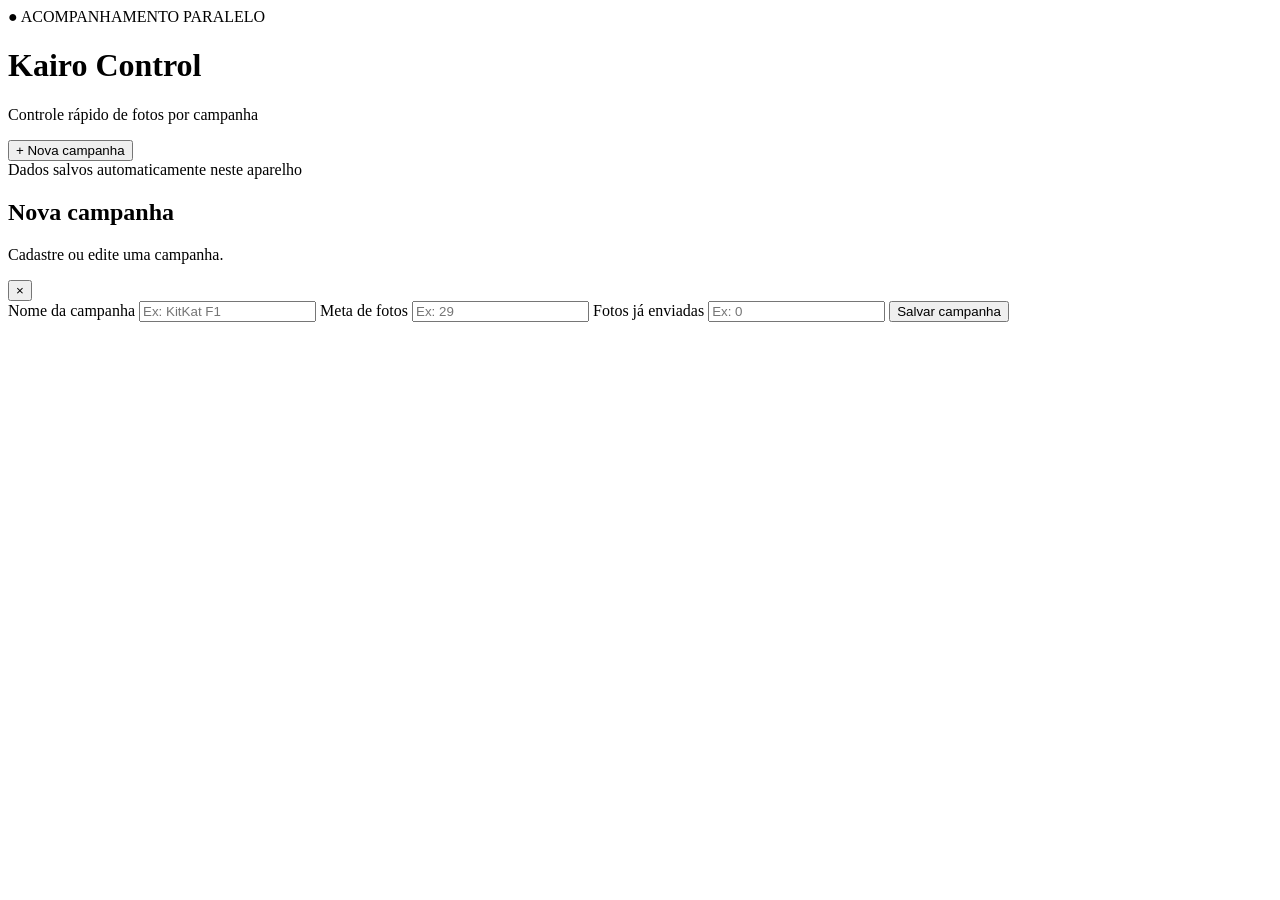
==== commit d99cad71: "Update index.html" ====
--- a/index.html
+++ b/index.html
@@ -1,108 +1,59 @@
 <!DOCTYPE html>
 <html lang="pt-BR">
 <head>
-<meta charset="UTF-8">
-<meta name="viewport" content="width=device-width, initial-scale=1.0, viewport-fit=cover">
-<meta name="theme-color" content="#07111f">
-<title>Painel da Vida</title>
-<style>
-*{margin:0;padding:0;box-sizing:border-box;-webkit-tap-highlight-color:transparent}
-:root{--bg:#07111f;--card:rgba(255,255,255,.09);--card2:rgba(255,255,255,.14);--line:rgba(255,255,255,.13);--text:#f8fafc;--muted:#a7b4c8;--blue:#38bdf8;--purple:#8b5cf6;--green:#22c55e;--red:#fb7185;--yellow:#facc15;--shadow:0 18px 45px rgba(0,0,0,.28)}
-body{min-height:100vh;font-family:system-ui,-apple-system,Segoe UI,Arial,sans-serif;background:radial-gradient(circle at top left,rgba(56,189,248,.28),transparent 34%),radial-gradient(circle at top right,rgba(139,92,246,.22),transparent 32%),linear-gradient(160deg,#050914,#07111f 55%,#0f172a);color:var(--text);padding:env(safe-area-inset-top) 0 calc(98px + env(safe-area-inset-bottom))}
-button,input,select,textarea{font:inherit}button{border:0;cursor:pointer}input,select,textarea{width:100%;min-height:50px;border:1px solid var(--line);background:rgba(255,255,255,.09);color:var(--text);border-radius:18px;padding:14px;outline:none}textarea{min-height:110px;resize:vertical}option{background:#0f172a;color:white}input:focus,select:focus,textarea:focus{border-color:rgba(56,189,248,.8);box-shadow:0 0 0 4px rgba(56,189,248,.12)}
-.app{width:100%;max-width:560px;margin:0 auto;padding:14px}.top{position:sticky;top:0;z-index:20;display:flex;align-items:center;justify-content:space-between;gap:12px;padding:10px 0 12px;background:linear-gradient(180deg,rgba(5,9,20,.96),rgba(5,9,20,.70),transparent);backdrop-filter:blur(12px)}.brand{display:flex;align-items:center;gap:12px}.logo{width:50px;height:50px;border-radius:19px;background:linear-gradient(135deg,var(--blue),var(--purple));display:grid;place-items:center;font-size:23px;box-shadow:0 12px 34px rgba(56,189,248,.22)}.brand h1{font-size:20px}.brand p{font-size:12px;color:var(--muted)}.ghost{border:1px solid var(--line);background:rgba(255,255,255,.08);color:var(--text);border-radius:999px;padding:10px 12px;font-size:12px;font-weight:900}
-.screen{display:none;animation:enter .22s ease}.screen.active{display:block}@keyframes enter{from{opacity:0;transform:translateY(8px)}to{opacity:1;transform:none}}
-.hero{border:1px solid var(--line);background:linear-gradient(135deg,rgba(255,255,255,.16),rgba(255,255,255,.06));border-radius:32px;padding:20px;box-shadow:var(--shadow);margin-bottom:14px;position:relative;overflow:hidden}.hero:after{content:"";position:absolute;right:-55px;top:-60px;width:170px;height:170px;border-radius:50%;background:rgba(56,189,248,.18)}.kicker{font-size:11px;text-transform:uppercase;letter-spacing:.12em;color:#bae6fd;font-weight:950;margin-bottom:8px;position:relative;z-index:1}.hero h2{font-size:27px;line-height:1.05;letter-spacing:-.9px;margin-bottom:10px;position:relative;z-index:1}.hero p{color:var(--muted);font-size:14px;line-height:1.55;position:relative;z-index:1}
-.grid2{display:grid;grid-template-columns:1fr 1fr;gap:10px}.card{border:1px solid var(--line);background:var(--card);border-radius:26px;padding:16px;box-shadow:0 10px 28px rgba(0,0,0,.16)}.stat span{display:block;font-size:11px;color:var(--muted);text-transform:uppercase;letter-spacing:.08em;font-weight:900;margin-bottom:8px}.stat strong{font-size:20px}
-.head{display:flex;align-items:flex-end;justify-content:space-between;gap:12px;margin:20px 2px 12px}.head h3{font-size:20px}.head p{font-size:13px;color:var(--muted);margin-top:4px}.pill{border:1px solid var(--line);background:rgba(255,255,255,.08);color:#dbeafe;border-radius:999px;padding:8px 11px;font-size:12px;font-weight:950;white-space:nowrap}
-.quick{display:grid;grid-template-columns:repeat(4,1fr);gap:10px;margin:14px 0}.quick button{min-height:84px;border-radius:24px;border:1px solid var(--line);background:var(--card);color:var(--text);display:flex;flex-direction:column;align-items:center;justify-content:center;gap:7px;font-weight:950}.quick button:active{transform:scale(.96)}.quick b{font-size:24px}.quick span{font-size:11px;color:var(--muted)}
-.form{display:grid;gap:12px}.row{display:flex;gap:10px}.row>*{flex:1}.field{display:grid;gap:7px}label{font-size:13px;color:#cbd5e1;font-weight:850}.btn{min-height:52px;width:100%;border-radius:19px;background:linear-gradient(135deg,var(--blue),#a78bfa);color:#06111f;font-weight:950;padding:14px 16px;box-shadow:0 14px 30px rgba(56,189,248,.20)}.btn.secondary{background:rgba(255,255,255,.09);color:var(--text);border:1px solid var(--line);box-shadow:none}
-.list{display:grid;gap:10px}.empty{border:1px dashed rgba(255,255,255,.20);background:rgba(255,255,255,.045);border-radius:24px;padding:22px;text-align:center;color:var(--muted);line-height:1.55}.item{display:flex;align-items:flex-start;justify-content:space-between;gap:12px;border:1px solid var(--line);background:var(--card);border-radius:24px;padding:14px}.left{display:flex;align-items:flex-start;gap:12px;min-width:0}.icon{width:46px;height:46px;border-radius:17px;display:grid;place-items:center;background:rgba(56,189,248,.14);flex:0 0 auto;font-size:21px}.item h4{font-size:15.5px;margin-bottom:5px;word-break:break-word}.item p{font-size:12.8px;color:var(--muted);line-height:1.45}.actions{display:flex;flex-direction:column;gap:7px;align-items:flex-end}.mini{border-radius:13px;padding:8px 10px;font-size:12px;font-weight:950;background:rgba(255,255,255,.10);color:var(--text);white-space:nowrap}.mini.ok{background:rgba(34,197,94,.16);color:#bbf7d0}.mini.danger{background:rgba(251,113,133,.16);color:#fecdd3}.mini.warn{background:rgba(250,204,21,.16);color:#fef08a}
-.bill{position:relative;overflow:hidden}.bill:before{content:"";position:absolute;inset:0 auto 0 0;width:5px;background:var(--blue)}.bill.atrasada:before{background:var(--red)}.bill.hoje:before{background:var(--yellow)}.bill.paga:before{background:var(--green)}.bill.paga{opacity:.78}.status{display:inline-flex;border-radius:999px;padding:5px 8px;font-size:11px;font-weight:950;margin-top:7px;background:rgba(56,189,248,.13);color:#bae6fd}.status.atrasada{background:rgba(251,113,133,.15);color:#fecdd3}.status.hoje{background:rgba(250,204,21,.15);color:#fef08a}.status.paga{background:rgba(34,197,94,.15);color:#bbf7d0}
-.calendar-nav{display:grid;grid-template-columns:1fr 1fr 1fr;gap:10px;margin-bottom:12px}.calendar{display:grid;grid-template-columns:repeat(7,1fr);gap:7px}.dow{text-align:center;color:var(--muted);font-size:11px;font-weight:950;padding-bottom:4px}.day{min-height:54px;border-radius:16px;border:1px solid var(--line);background:rgba(255,255,255,.07);color:var(--text);font-weight:950;position:relative}.day.today{border-color:rgba(56,189,248,.75)}.day.selected{background:linear-gradient(135deg,var(--blue),var(--purple));color:#06111f;border-color:transparent}.dot{position:absolute;bottom:7px;left:50%;transform:translateX(-50%);width:6px;height:6px;border-radius:50%;background:var(--yellow)}.done h4,.done p{text-decoration:line-through;opacity:.65}
-.modal{position:fixed;inset:0;background:rgba(0,0,0,.52);backdrop-filter:blur(12px);z-index:80;display:none;align-items:flex-end;padding:14px}.modal.open{display:flex}.sheet{width:100%;max-width:560px;margin:0 auto;border:1px solid var(--line);background:linear-gradient(160deg,rgba(15,23,42,.98),rgba(7,17,31,.98));border-radius:30px 30px 24px 24px;padding:18px;box-shadow:0 -20px 50px rgba(0,0,0,.42);animation:sheet .20s ease}@keyframes sheet{from{transform:translateY(20px);opacity:0}to{transform:none;opacity:1}}.sheet-head{display:flex;justify-content:space-between;align-items:flex-start;gap:14px;margin-bottom:14px}.sheet-head h3{font-size:20px}.sheet-head p{font-size:13px;color:var(--muted);margin-top:4px}.close{width:40px;height:40px;border-radius:15px;background:rgba(255,255,255,.08);color:var(--text);font-size:18px;font-weight:950}
-.toast{position:fixed;left:50%;bottom:105px;transform:translateX(-50%) translateY(20px);opacity:0;background:#f8fafc;color:#0f172a;border-radius:999px;padding:12px 16px;font-size:13px;font-weight:950;box-shadow:var(--shadow);transition:.22s;z-index:100}.toast.show{opacity:1;transform:translateX(-50%) translateY(0)}
-.nav{position:fixed;left:50%;bottom:calc(10px + env(safe-area-inset-bottom));transform:translateX(-50%);width:min(94%,560px);display:grid;grid-template-columns:repeat(5,1fr);gap:6px;border:1px solid var(--line);background:rgba(5,9,20,.82);backdrop-filter:blur(18px);border-radius:28px;padding:8px;box-shadow:0 -12px 34px rgba(0,0,0,.32);z-index:60}.nav button{min-height:58px;border-radius:20px;background:transparent;color:var(--muted);display:flex;flex-direction:column;align-items:center;justify-content:center;gap:4px;font-weight:950}.nav button.active{background:rgba(56,189,248,.16);color:#e0f2fe}.nav b{font-size:20px}.nav span{font-size:10.5px}
-@media(max-width:390px){.app{padding:12px}.hero h2{font-size:24px}.grid2{grid-template-columns:1fr}.quick{grid-template-columns:repeat(2,1fr)}.row{flex-direction:column}.item{flex-direction:column}.actions{flex-direction:row;align-items:center;justify-content:flex-start;width:100%}.nav span{display:none}.nav button{min-height:52px}}
-</style>
+  <meta charset="UTF-8" />
+  <meta name="viewport" content="width=device-width, initial-scale=1.0, viewport-fit=cover" />
+  <meta name="theme-color" content="#05080d" />
+  <title>Kairo Control</title>
+  <link rel="stylesheet" href="style.css" />
 </head>
+
 <body>
-<div class="app">
-<header class="top"><div class="brand"><div class="logo">⚡</div><div><h1>Painel da Vida</h1><p>Central rápida do Kairo</p></div></div><button class="ghost" id="backupBtn">Backup</button></header>
+  <div class="app">
+    <header class="header">
+      <div class="badge">● ACOMPANHAMENTO PARALELO</div>
+      <h1>Kairo Control</h1>
+      <p>Controle rápido de fotos por campanha</p>
+    </header>
 
-<section id="inicio" class="screen active">
-<div class="hero"><div class="kicker">App pessoal</div><h2 id="saudacao">Bom dia, Kairo.</h2><p id="resumoDia">Veja suas contas, tarefas e compromissos em poucos segundos.</p></div>
-<div class="grid2"><div class="card stat"><span>Contas abertas</span><strong id="homeContas">0</strong></div><div class="card stat"><span>Falta pagar</span><strong id="homeFalta">R$ 0,00</strong></div><div class="card stat"><span>Agenda hoje</span><strong id="homeAgenda">0</strong></div><div class="card stat"><span>Tarefas</span><strong id="homeTarefas">0</strong></div></div>
-<div class="quick"><button data-modal="conta"><b>💳</b><span>Conta</span></button><button data-modal="agenda"><b>📅</b><span>Agenda</span></button><button data-modal="tarefa"><b>✅</b><span>Tarefa</span></button><button data-modal="nota"><b>📝</b><span>Nota</span></button></div>
-<div class="head"><div><h3>Prioridade agora</h3><p>Contas que merecem atenção</p></div><span class="pill" id="prioridadeCount">0</span></div><div id="listaPrioridade" class="list"></div>
-<div class="head"><div><h3>Hoje</h3><p>Compromissos e tarefas rápidas</p></div></div><div id="listaHoje" class="list"></div>
-</section>
+    <main class="panel">
+      <div class="top-actions">
+        <button class="new-btn" onclick="abrirModal()">+ Nova campanha</button>
+      </div>
 
-<section id="contas" class="screen"><div class="head"><div><h3>Minhas contas</h3><p>Cadastre e marque como paga com um toque</p></div><button class="pill" data-modal="conta">+ Conta</button></div>
-<div class="grid2"><div class="card stat"><span>Abertas</span><strong id="contasAbertas">0</strong></div><div class="card stat"><span>Pagas</span><strong id="contasPagas">0</strong></div><div class="card stat"><span>Valor aberto</span><strong id="valorAberto">R$ 0,00</strong></div><div class="card stat"><span>Total</span><strong id="totalMesContas">R$ 0,00</strong></div></div>
-<div class="head"><div><h3>Abertas</h3><p>Atrasadas, hoje e próximas</p></div></div><div id="listaContasAbertas" class="list"></div>
-<div class="head"><div><h3>Pagas</h3><p>Contas quitadas</p></div></div><div id="listaContasPagas" class="list"></div></section>
+      <div id="listaCampanhas"></div>
+    </main>
 
-<section id="agenda" class="screen"><div class="head"><div><h3>Agenda</h3><p>Compromissos organizados por dia</p></div><button class="pill" data-modal="agenda">+ Agenda</button></div>
-<div class="card"><div class="calendar-nav"><button class="btn secondary" id="mesAnterior">←</button><button class="btn secondary" id="irHoje">Hoje</button><button class="btn secondary" id="mesProximo">→</button></div><div class="head" style="margin-top:0"><div><h3 id="agendaMesTitulo">Mês</h3><p id="agendaDataSelecionada">Data</p></div></div><div class="calendar" id="diasSemana"></div><div class="calendar" id="calendario"></div></div>
-<div class="head"><div><h3>Compromissos do dia</h3><p id="agendaResumoDia">0 itens</p></div></div><div id="listaAgendaDia" class="list"></div></section>
+    <footer>
+      Dados salvos automaticamente neste aparelho
+    </footer>
+  </div>
 
-<section id="tarefas" class="screen"><div class="head"><div><h3>Tarefas</h3><p>Checklist simples e rápido</p></div><button class="pill" data-modal="tarefa">+ Tarefa</button></div><div id="listaTarefas" class="list"></div></section>
+  <div class="modal" id="modal">
+    <div class="sheet">
+      <div class="sheet-head">
+        <div>
+          <h2 id="modalTitulo">Nova campanha</h2>
+          <p>Cadastre ou edite uma campanha.</p>
+        </div>
+        <button class="close" onclick="fecharModal()">×</button>
+      </div>
 
-<section id="notas" class="screen"><div class="head"><div><h3>Notas rápidas</h3><p>Ideias, textos e lembretes</p></div><button class="pill" data-modal="nota">+ Nota</button></div><div id="listaNotas" class="list"></div></section>
-</div>
+      <input type="hidden" id="campanhaId" />
 
-<nav class="nav"><button class="nav-btn active" data-screen="inicio"><b>🏠</b><span>Início</span></button><button class="nav-btn" data-screen="contas"><b>💳</b><span>Contas</span></button><button class="nav-btn" data-screen="agenda"><b>📅</b><span>Agenda</span></button><button class="nav-btn" data-screen="tarefas"><b>✅</b><span>Tarefas</span></button><button class="nav-btn" data-screen="notas"><b>📝</b><span>Notas</span></button></nav>
+      <label>Nome da campanha</label>
+      <input id="nomeCampanha" placeholder="Ex: KitKat F1" />
 
-<div class="modal" id="modalConta"><div class="sheet"><div class="sheet-head"><div><h3 id="tituloModalConta">Nova conta</h3><p>Cadastre uma conta e acompanhe o pagamento.</p></div><button class="close" data-close>×</button></div><form class="form" id="formConta"><input type="hidden" id="contaId"><div class="field"><label>Nome da conta</label><input id="contaNome" placeholder="Ex: Internet, luz, aluguel" required></div><div class="row"><div class="field"><label>Valor</label><input id="contaValor" type="number" step="0.01" min="0" required></div><div class="field"><label>Vencimento</label><input id="contaVencimento" type="date" required></div></div><div class="row"><div class="field"><label>Categoria</label><select id="contaCategoria"><option>Casa</option><option>Internet</option><option>Energia</option><option>Água</option><option>Cartão</option><option>Educação</option><option>Transporte</option><option>Outro</option></select></div><div class="field"><label>Recorrente?</label><select id="contaRecorrente"><option value="sim">Sim</option><option value="nao">Não</option></select></div></div><div class="field"><label>Observação</label><input id="contaObs" placeholder="Opcional"></div><button class="btn" type="submit">Salvar conta</button></form></div></div>
+      <label>Meta de fotos</label>
+      <input id="metaCampanha" type="number" placeholder="Ex: 29" />
 
-<div class="modal" id="modalAgenda"><div class="sheet"><div class="sheet-head"><div><h3 id="tituloModalAgenda">Novo compromisso</h3><p>Registre um compromisso rápido.</p></div><button class="close" data-close>×</button></div><form class="form" id="formAgenda"><input type="hidden" id="agendaId"><div class="field"><label>Título</label><input id="agendaTitulo" required></div><div class="row"><div class="field"><label>Data</label><input id="agendaData" type="date" required></div><div class="field"><label>Hora</label><input id="agendaHora" type="time" required></div></div><div class="field"><label>Descrição</label><input id="agendaObs" placeholder="Opcional"></div><button class="btn" type="submit">Salvar compromisso</button></form></div></div>
+      <label>Fotos já enviadas</label>
+      <input id="valorCampanha" type="number" placeholder="Ex: 0" />
 
-<div class="modal" id="modalTarefa"><div class="sheet"><div class="sheet-head"><div><h3>Nova tarefa</h3><p>Digite rápido e resolva depois.</p></div><button class="close" data-close>×</button></div><form class="form" id="formTarefa"><div class="field"><label>Tarefa</label><input id="tarefaTexto" required></div><button class="btn" type="submit">Adicionar tarefa</button></form></div></div>
+      <button class="save-btn" onclick="salvarCampanha()">Salvar campanha</button>
+    </div>
+  </div>
 
-<div class="modal" id="modalNota"><div class="sheet"><div class="sheet-head"><div><h3 id="tituloModalNota">Nova nota</h3><p>Guarde uma ideia ou lembrete.</p></div><button class="close" data-close>×</button></div><form class="form" id="formNota"><input type="hidden" id="notaId"><div class="field"><label>Título</label><input id="notaTitulo" required></div><div class="field"><label>Texto</label><textarea id="notaTexto" required></textarea></div><button class="btn" type="submit">Salvar nota</button></form></div></div>
-<div class="toast" id="toast">Salvo</div>
-
-<script>
-const $=id=>document.getElementById(id), STORAGE="painelDaVidaKairoV1";
-let dados=JSON.parse(localStorage.getItem(STORAGE)||"null")||{contas:[],agenda:[],tarefas:[],notas:[]};
-let dataSelecionada=hoje(), mesCalendario=new Date();
-function hoje(){const d=new Date();return `${d.getFullYear()}-${String(d.getMonth()+1).padStart(2,"0")}-${String(d.getDate()).padStart(2,"0")}`}
-function moeda(v){return Number(v||0).toLocaleString("pt-BR",{style:"currency",currency:"BRL"})}
-function dataBR(d){if(!d)return"";const [a,m,di]=d.split("-");return `${di}/${m}/${a}`}
-function dataLonga(d){const [a,m,di]=d.split("-");return new Date(+a,+m-1,+di).toLocaleDateString("pt-BR",{day:"numeric",month:"long",year:"numeric"})}
-function diffDias(d){return Math.round((new Date(d+"T00:00:00")-new Date(hoje()+"T00:00:00"))/86400000)}
-function salvar(){localStorage.setItem(STORAGE,JSON.stringify(dados));renderTudo()}
-function toast(msg){const e=$("toast");e.textContent=msg;e.classList.add("show");clearTimeout(window.tst);window.tst=setTimeout(()=>e.classList.remove("show"),1500)}
-function tela(t){document.querySelectorAll(".screen").forEach(s=>s.classList.remove("active"));document.querySelectorAll(".nav-btn").forEach(b=>b.classList.remove("active"));$(t).classList.add("active");document.querySelector(`[data-screen="${t}"]`).classList.add("active");window.scrollTo({top:0,behavior:"smooth"});renderTudo()}
-function abrirModal(tipo){$("modal"+tipo.charAt(0).toUpperCase()+tipo.slice(1)).classList.add("open"); if(tipo==="conta")$("contaVencimento").value=hoje(); if(tipo==="agenda")$("agendaData").value=dataSelecionada}
-function fechar(){document.querySelectorAll(".modal").forEach(m=>m.classList.remove("open"))}
-function statusConta(c){if(c.paga)return{texto:"Paga",classe:"paga",ordem:4};const d=diffDias(c.vencimento);if(d<0)return{texto:`Atrasada há ${Math.abs(d)} dia(s)`,classe:"atrasada",ordem:1};if(d===0)return{texto:"Vence hoje",classe:"hoje",ordem:2};if(d===1)return{texto:"Vence amanhã",classe:"proxima",ordem:3};return{texto:`Vence em ${d} dia(s)`,classe:"proxima",ordem:3}}
-function icone(cat){cat=(cat||"").toLowerCase();if(cat.includes("internet"))return"🛜";if(cat.includes("energia"))return"💡";if(cat.includes("água")||cat.includes("agua"))return"💧";if(cat.includes("cart"))return"💳";if(cat.includes("educ"))return"📚";if(cat.includes("trans"))return"🛵";return"🧾"}
-function cardConta(c){const s=statusConta(c);return `<div class="item bill ${s.classe}"><div class="left"><div class="icon">${icone(c.categoria)}</div><div><h4>${c.nome}</h4><p>${moeda(c.valor)} • vence ${dataBR(c.vencimento)}${c.recorrente==="sim"?" • recorrente":""}</p>${c.obs?`<p>${c.obs}</p>`:""}<span class="status ${s.classe}">${s.texto}</span></div></div><div class="actions">${c.paga?`<button class="mini warn" onclick="pagarConta(${c.id})">Reabrir</button>`:`<button class="mini ok" onclick="pagarConta(${c.id})">Marcar paga</button>`}<button class="mini" onclick="editarConta(${c.id})">Editar</button><button class="mini danger" onclick="excluirConta(${c.id})">Excluir</button></div></div>`}
-function pagarConta(id){dados.contas=dados.contas.map(c=>c.id===id?{...c,paga:!c.paga,dataPagamento:!c.paga?hoje():null}:c);salvar();toast("Conta atualizada")}
-function editarConta(id){const c=dados.contas.find(x=>x.id===id);if(!c)return;$("tituloModalConta").textContent="Editar conta";$("contaId").value=c.id;$("contaNome").value=c.nome;$("contaValor").value=c.valor;$("contaVencimento").value=c.vencimento;$("contaCategoria").value=c.categoria;$("contaRecorrente").value=c.recorrente;$("contaObs").value=c.obs||"";abrirModal("conta")}
-function excluirConta(id){if(confirm("Excluir esta conta?")){dados.contas=dados.contas.filter(c=>c.id!==id);salvar();toast("Conta excluída")}}
-$("formConta").onsubmit=e=>{e.preventDefault();const id=$("contaId").value?+$("contaId").value:Date.now(), antiga=dados.contas.find(c=>c.id===id);const c={id,nome:$("contaNome").value.trim(),valor:+$("contaValor").value,vencimento:$("contaVencimento").value,categoria:$("contaCategoria").value,recorrente:$("contaRecorrente").value,obs:$("contaObs").value.trim(),paga:antiga?.paga||false,dataPagamento:antiga?.dataPagamento||null};dados.contas=$("contaId").value?dados.contas.map(x=>x.id===id?c:x):[...dados.contas,c];e.target.reset();$("contaId").value="";$("tituloModalConta").textContent="Nova conta";fechar();salvar();toast("Conta salva")};
-function renderContas(){const abertas=dados.contas.filter(c=>!c.paga).sort((a,b)=>statusConta(a).ordem-statusConta(b).ordem||a.vencimento.localeCompare(b.vencimento)), pagas=dados.contas.filter(c=>c.paga);const aberto=abertas.reduce((a,c)=>a+(+c.valor||0),0), total=dados.contas.reduce((a,c)=>a+(+c.valor||0),0);$("contasAbertas").textContent=abertas.length;$("contasPagas").textContent=pagas.length;$("valorAberto").textContent=moeda(aberto);$("totalMesContas").textContent=moeda(total);$("listaContasAbertas").innerHTML=abertas.length?abertas.map(cardConta).join(""):`<div class="empty">Nenhuma conta em aberto.</div>`;$("listaContasPagas").innerHTML=pagas.length?pagas.map(cardConta).join(""):`<div class="empty">Nenhuma conta paga ainda.</div>`;const prior=abertas.filter(c=>diffDias(c.vencimento)<=3);$("listaPrioridade").innerHTML=prior.length?prior.slice(0,4).map(cardConta).join(""):`<div class="empty">Nenhuma conta urgente agora.</div>`;$("prioridadeCount").textContent=prior.length}
-function cardAgenda(a,show=false){return `<div class="item"><div class="left"><div class="icon">🕒</div><div><h4>${a.titulo}</h4><p>${show?dataBR(a.data)+" • ":""}${a.hora}${a.obs?" • "+a.obs:""}</p></div></div><div class="actions"><button class="mini" onclick="editarAgenda(${a.id})">Editar</button><button class="mini danger" onclick="excluirAgenda(${a.id})">Excluir</button></div></div>`}
-$("formAgenda").onsubmit=e=>{e.preventDefault();const id=$("agendaId").value?+$("agendaId").value:Date.now(), a={id,titulo:$("agendaTitulo").value.trim(),data:$("agendaData").value,hora:$("agendaHora").value,obs:$("agendaObs").value.trim()};dados.agenda=$("agendaId").value?dados.agenda.map(x=>x.id===id?a:x):[...dados.agenda,a];dataSelecionada=a.data;mesCalendario=new Date(+a.data.slice(0,4),+a.data.slice(5,7)-1,1);e.target.reset();$("agendaId").value="";$("tituloModalAgenda").textContent="Novo compromisso";fechar();salvar();toast("Compromisso salvo")};
-function editarAgenda(id){const a=dados.agenda.find(x=>x.id===id);if(!a)return;$("tituloModalAgenda").textContent="Editar compromisso";$("agendaId").value=a.id;$("agendaTitulo").value=a.titulo;$("agendaData").value=a.data;$("agendaHora").value=a.hora;$("agendaObs").value=a.obs||"";abrirModal("agenda")}
-function excluirAgenda(id){if(confirm("Excluir compromisso?")){dados.agenda=dados.agenda.filter(a=>a.id!==id);salvar();toast("Compromisso excluído")}}
-function renderAgenda(){$("diasSemana").innerHTML=["Dom","Seg","Ter","Qua","Qui","Sex","Sáb"].map(d=>`<div class="dow">${d}</div>`).join("");const y=mesCalendario.getFullYear(),m=mesCalendario.getMonth(),first=new Date(y,m,1).getDay(),last=new Date(y,m+1,0).getDate();$("agendaMesTitulo").textContent=mesCalendario.toLocaleDateString("pt-BR",{month:"long",year:"numeric"});$("agendaDataSelecionada").textContent=dataLonga(dataSelecionada);let h="";for(let i=0;i<first;i++)h+="<div></div>";for(let d=1;d<=last;d++){const data=`${y}-${String(m+1).padStart(2,"0")}-${String(d).padStart(2,"0")}`;const tem=dados.agenda.some(a=>a.data===data);h+=`<button class="day ${data===hoje()?"today":""} ${data===dataSelecionada?"selected":""}" onclick="selData('${data}')">${d}${tem?'<span class="dot"></span>':""}</button>`}$("calendario").innerHTML=h;const dia=dados.agenda.filter(a=>a.data===dataSelecionada).sort((a,b)=>a.hora.localeCompare(b.hora));$("agendaResumoDia").textContent=`${dia.length} compromisso(s) em ${dataBR(dataSelecionada)}`;$("listaAgendaDia").innerHTML=dia.length?dia.map(a=>cardAgenda(a)).join(""):`<div class="empty">Nenhum compromisso neste dia.</div>`}
-function selData(d){dataSelecionada=d;renderAgenda()}
-$("mesAnterior").onclick=()=>{mesCalendario=new Date(mesCalendario.getFullYear(),mesCalendario.getMonth()-1,1);renderAgenda()};$("mesProximo").onclick=()=>{mesCalendario=new Date(mesCalendario.getFullYear(),mesCalendario.getMonth()+1,1);renderAgenda()};$("irHoje").onclick=()=>{dataSelecionada=hoje();mesCalendario=new Date();renderAgenda()};
-$("formTarefa").onsubmit=e=>{e.preventDefault();dados.tarefas.unshift({id:Date.now(),texto:$("tarefaTexto").value.trim(),feita:false});e.target.reset();fechar();salvar();toast("Tarefa adicionada")};
-function altTarefa(id){dados.tarefas=dados.tarefas.map(t=>t.id===id?{...t,feita:!t.feita}:t);salvar();toast("Tarefa atualizada")}function delTarefa(id){dados.tarefas=dados.tarefas.filter(t=>t.id!==id);salvar();toast("Tarefa excluída")}
-function renderTarefas(){$("listaTarefas").innerHTML=dados.tarefas.length?dados.tarefas.map(t=>`<div class="item ${t.feita?"done":""}"><div class="left"><div class="icon">${t.feita?"✅":"⬜"}</div><div><h4>${t.texto}</h4><p>${t.feita?"Concluída":"Pendente"}</p></div></div><div class="actions"><button class="mini ok" onclick="altTarefa(${t.id})">${t.feita?"Reabrir":"Concluir"}</button><button class="mini danger" onclick="delTarefa(${t.id})">Excluir</button></div></div>`).join(""):`<div class="empty">Nenhuma tarefa cadastrada.</div>`}
-$("formNota").onsubmit=e=>{e.preventDefault();const id=$("notaId").value?+$("notaId").value:Date.now(), n={id,titulo:$("notaTitulo").value.trim(),texto:$("notaTexto").value.trim(),data:new Date().toLocaleString("pt-BR")};dados.notas=$("notaId").value?dados.notas.map(x=>x.id===id?n:x):[n,...dados.notas];e.target.reset();$("notaId").value="";$("tituloModalNota").textContent="Nova nota";fechar();salvar();toast("Nota salva")};
-function editarNota(id){const n=dados.notas.find(x=>x.id===id);if(!n)return;$("tituloModalNota").textContent="Editar nota";$("notaId").value=n.id;$("notaTitulo").value=n.titulo;$("notaTexto").value=n.texto;abrirModal("nota")}function excluirNota(id){dados.notas=dados.notas.filter(n=>n.id!==id);salvar();toast("Nota excluída")}
-function renderNotas(){$("listaNotas").innerHTML=dados.notas.length?dados.notas.map(n=>`<div class="item"><div class="left"><div class="icon">📝</div><div><h4>${n.titulo}</h4><p>${n.texto.replaceAll("\n","<br>")}<br><br>${n.data}</p></div></div><div class="actions"><button class="mini" onclick="editarNota(${n.id})">Editar</button><button class="mini danger" onclick="excluirNota(${n.id})">Excluir</button></div></div>`).join(""):`<div class="empty">Nenhuma nota salva.</div>`}
-function renderInicio(){const hora=new Date().getHours(), saud=hora<12?"Bom dia":hora<18?"Boa tarde":"Boa noite";const abertas=dados.contas.filter(c=>!c.paga), falta=abertas.reduce((a,c)=>a+(+c.valor||0),0), ag=dados.agenda.filter(a=>a.data===hoje()), tasks=dados.tarefas.filter(t=>!t.feita);$("saudacao").textContent=`${saud}, Kairo.`;$("resumoDia").textContent=`Hoje você tem ${ag.length} compromisso(s), ${tasks.length} tarefa(s) e ${abertas.length} conta(s) em aberto.`;$("homeContas").textContent=abertas.length;$("homeFalta").textContent=moeda(falta);$("homeAgenda").textContent=ag.length;$("homeTarefas").textContent=tasks.length;const itens=[...ag.sort((a,b)=>a.hora.localeCompare(b.hora)).map(a=>cardAgenda(a)),...tasks.slice(0,4).map(t=>`<div class="item"><div class="left"><div class="icon">✅</div><div><h4>${t.texto}</h4><p>Tarefa pendente</p></div></div><div class="actions"><button class="mini ok" onclick="altTarefa(${t.id})">Concluir</button></div></div>`)];$("listaHoje").innerHTML=itens.length?itens.join(""):`<div class="empty">Nada urgente para hoje. Toque em uma ação rápida para adicionar algo.</div>`}
-function renderTudo(){renderContas();renderAgenda();renderTarefas();renderNotas();renderInicio()}
-document.querySelectorAll(".nav-btn").forEach(b=>b.onclick=()=>tela(b.dataset.screen));document.querySelectorAll("[data-modal]").forEach(b=>b.onclick=()=>abrirModal(b.dataset.modal));document.querySelectorAll("[data-close]").forEach(b=>b.onclick=fechar);document.querySelectorAll(".modal").forEach(m=>m.onclick=e=>{if(e.target===m)fechar()});
-$("backupBtn").onclick=()=>{const a=document.createElement("a");a.href="data:text/json;charset=utf-8,"+encodeURIComponent(JSON.stringify(dados,null,2));a.download="backup-painel-da-vida.json";a.click();toast("Backup gerado")};
-$("agendaData").value=hoje();$("contaVencimento").value=hoje();renderTudo();
-</script>
+  <script src="app.js"></script>
 </body>
-</html>+</html>
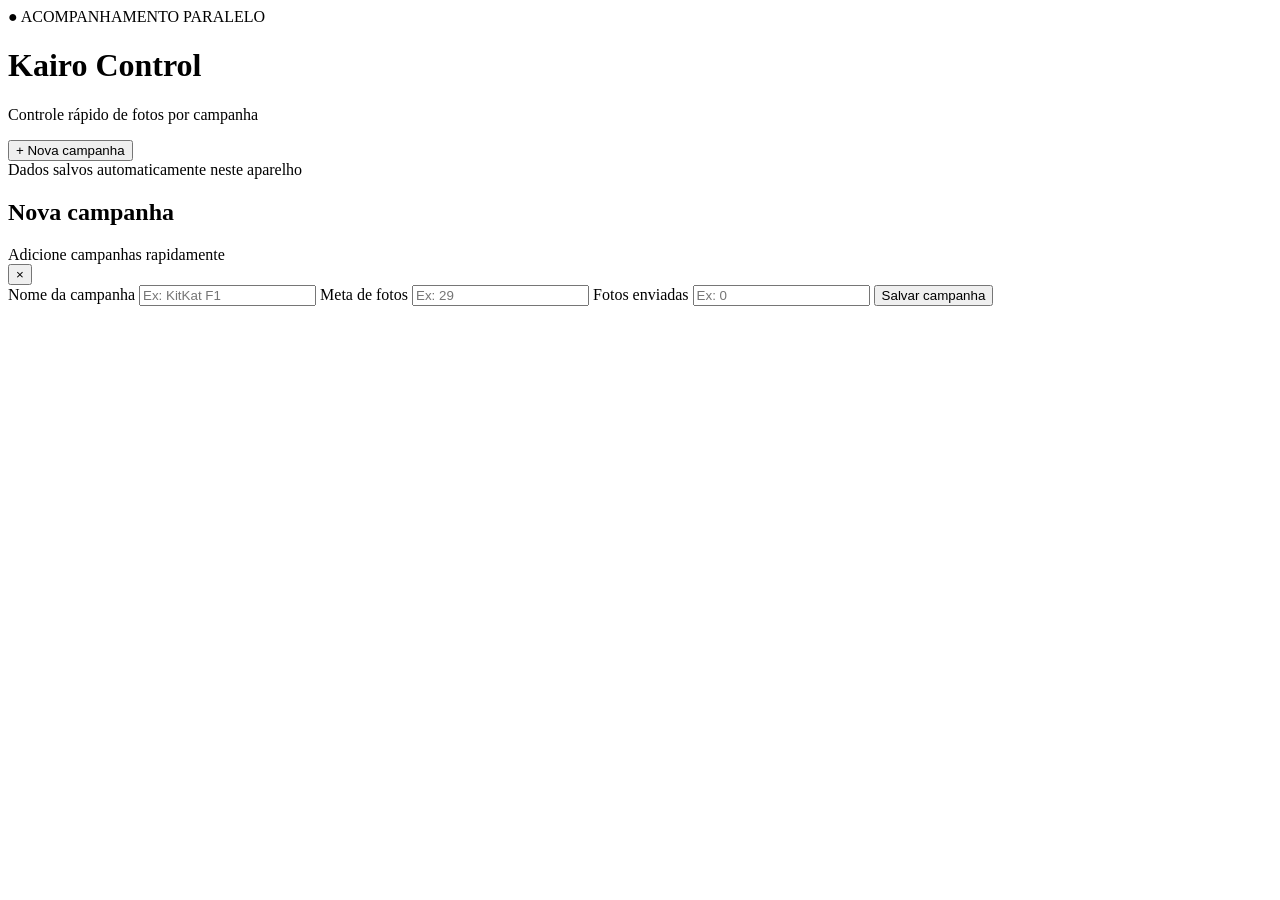
==== commit 9356341c: "index.html" ====
--- a/index.html
+++ b/index.html
@@ -2,58 +2,92 @@
 <html lang="pt-BR">
 <head>
   <meta charset="UTF-8" />
-  <meta name="viewport" content="width=device-width, initial-scale=1.0, viewport-fit=cover" />
-  <meta name="theme-color" content="#05080d" />
+  <meta name="viewport" content="width=device-width, initial-scale=1.0"/>
   <title>Kairo Control</title>
-  <link rel="stylesheet" href="style.css" />
+
+  <link rel="stylesheet" href="style.css">
 </head>
 
 <body>
+
   <div class="app">
+
     <header class="header">
-      <div class="badge">● ACOMPANHAMENTO PARALELO</div>
+      <div class="badge">
+        ● ACOMPANHAMENTO PARALELO
+      </div>
+
       <h1>Kairo Control</h1>
-      <p>Controle rápido de fotos por campanha</p>
+
+      <p>
+        Controle rápido de fotos por campanha
+      </p>
     </header>
 
     <main class="panel">
-      <div class="top-actions">
-        <button class="new-btn" onclick="abrirModal()">+ Nova campanha</button>
-      </div>
+
+      <button class="nova-campanha" onclick="abrirModal()">
+        + Nova campanha
+      </button>
 
       <div id="listaCampanhas"></div>
+
     </main>
 
     <footer>
       Dados salvos automaticamente neste aparelho
     </footer>
+
   </div>
 
   <div class="modal" id="modal">
-    <div class="sheet">
-      <div class="sheet-head">
+
+    <div class="modal-box">
+
+      <div class="modal-topo">
+
         <div>
-          <h2 id="modalTitulo">Nova campanha</h2>
-          <p>Cadastre ou edite uma campanha.</p>
+          <h2>Nova campanha</h2>
+          <span>Adicione campanhas rapidamente</span>
         </div>
-        <button class="close" onclick="fecharModal()">×</button>
+
+        <button class="fechar" onclick="fecharModal()">
+          ×
+        </button>
+
       </div>
 
-      <input type="hidden" id="campanhaId" />
+      <input type="hidden" id="campanhaId">
 
       <label>Nome da campanha</label>
-      <input id="nomeCampanha" placeholder="Ex: KitKat F1" />
+      <input
+        id="nomeCampanha"
+        placeholder="Ex: KitKat F1"
+      >
 
       <label>Meta de fotos</label>
-      <input id="metaCampanha" type="number" placeholder="Ex: 29" />
+      <input
+        id="metaCampanha"
+        type="number"
+        placeholder="Ex: 29"
+      >
 
-      <label>Fotos já enviadas</label>
-      <input id="valorCampanha" type="number" placeholder="Ex: 0" />
+      <label>Fotos enviadas</label>
+      <input
+        id="valorCampanha"
+        type="number"
+        placeholder="Ex: 0"
+      >
 
-      <button class="save-btn" onclick="salvarCampanha()">Salvar campanha</button>
+      <button class="salvar" onclick="salvarCampanha()">
+        Salvar campanha
+      </button>
+
     </div>
+
   </div>
 
   <script src="app.js"></script>
+
 </body>
 </html>
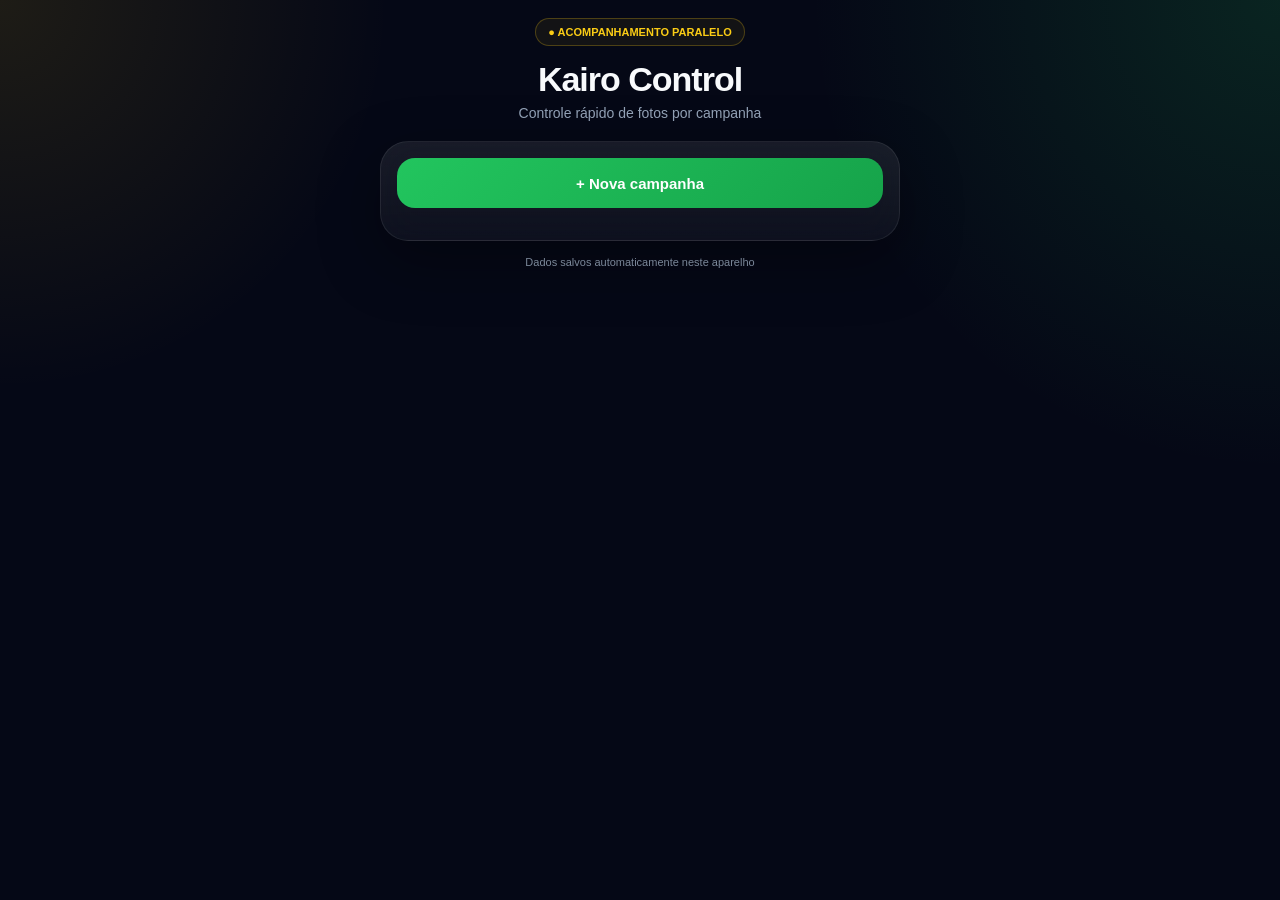
==== commit f9ba0ed2: "index.html" ====
--- a/index.html
+++ b/index.html
@@ -13,6 +13,7 @@
   <div class="app">
 
     <header class="header">
+
       <div class="badge">
         ● ACOMPANHAMENTO PARALELO
       </div>
@@ -22,12 +23,17 @@
       <p>
         Controle rápido de fotos por campanha
       </p>
+
     </header>
 
     <main class="panel">
 
-      <button class="nova-campanha" onclick="abrirModal()">
+      <button
+        class="nova-campanha"
+        onclick="abrirModal()">
+
         + Nova campanha
+
       </button>
 
       <div id="listaCampanhas"></div>
@@ -48,39 +54,46 @@
 
         <div>
           <h2>Nova campanha</h2>
-          <span>Adicione campanhas rapidamente</span>
+          <span>
+            Adicione campanhas rapidamente
+          </span>
         </div>
 
-        <button class="fechar" onclick="fecharModal()">
+        <button
+          class="fechar"
+          onclick="fecharModal()">
+
           ×
+
         </button>
 
       </div>
 
-      <input type="hidden" id="campanhaId">
+      <label>
+        Nome da campanha
+      </label>
 
-      <label>Nome da campanha</label>
       <input
         id="nomeCampanha"
         placeholder="Ex: KitKat F1"
       >
 
-      <label>Meta de fotos</label>
+      <label>
+        Meta de fotos
+      </label>
+
       <input
         id="metaCampanha"
         type="number"
         placeholder="Ex: 29"
       >
 
-      <label>Fotos enviadas</label>
-      <input
-        id="valorCampanha"
-        type="number"
-        placeholder="Ex: 0"
-      >
+      <button
+        class="salvar"
+        onclick="salvarCampanha()">
 
-      <button class="salvar" onclick="salvarCampanha()">
         Salvar campanha
+
       </button>
 
     </div>
--- a/style.css
+++ b/style.css
@@ -0,0 +1,339 @@
+:root{
+  --bg:#050816;
+  --card:rgba(255,255,255,.06);
+  --line:rgba(255,255,255,.08);
+  --text:#f8fafc;
+  --muted:#94a3b8;
+  --green:#22c55e;
+  --green2:#16a34a;
+  --yellow:#facc15;
+}
+
+*{
+  margin:0;
+  padding:0;
+  box-sizing:border-box;
+  -webkit-tap-highlight-color:transparent;
+}
+
+body{
+  min-height:100vh;
+  background:
+  radial-gradient(circle at top right, rgba(34,197,94,.15), transparent 30%),
+  radial-gradient(circle at top left, rgba(250,204,21,.10), transparent 25%),
+  var(--bg);
+
+  font-family:
+  -apple-system,
+  BlinkMacSystemFont,
+  "Segoe UI",
+  sans-serif;
+
+  color:var(--text);
+  padding:18px;
+}
+
+.app{
+  max-width:520px;
+  margin:0 auto;
+}
+
+.header{
+  text-align:center;
+  margin-bottom:20px;
+}
+
+.badge{
+  display:inline-flex;
+  align-items:center;
+  justify-content:center;
+  padding:7px 12px;
+  border-radius:999px;
+  border:1px solid rgba(250,204,21,.25);
+  background:rgba(250,204,21,.06);
+  color:var(--yellow);
+  font-size:11px;
+  font-weight:700;
+  margin-bottom:14px;
+
+  animation:pulse 3s infinite;
+}
+
+@keyframes pulse{
+  0%,100%{
+    transform:scale(1);
+    opacity:1;
+  }
+
+  50%{
+    transform:scale(1.03);
+    opacity:.9;
+  }
+}
+
+h1{
+  font-size:34px;
+  letter-spacing:-1px;
+}
+
+.header p{
+  color:var(--muted);
+  margin-top:6px;
+  font-size:14px;
+}
+
+.panel{
+  background:linear-gradient(
+    180deg,
+    rgba(255,255,255,.08),
+    rgba(255,255,255,.04)
+  );
+
+  border:1px solid var(--line);
+
+  border-radius:28px;
+
+  padding:16px;
+
+  backdrop-filter:blur(20px);
+
+  box-shadow:
+  0 20px 60px rgba(0,0,0,.35);
+}
+
+.nova-campanha{
+  width:100%;
+  height:50px;
+  border:0;
+  border-radius:18px;
+
+  background:
+  linear-gradient(
+    135deg,
+    var(--green),
+    var(--green2)
+  );
+
+  color:white;
+  font-size:15px;
+  font-weight:800;
+  cursor:pointer;
+
+  margin-bottom:16px;
+}
+
+.row{
+  display:grid;
+  grid-template-columns:1fr auto auto;
+  gap:12px;
+
+  align-items:center;
+
+  padding:15px 0;
+
+  border-bottom:1px solid var(--line);
+}
+
+.row:last-child{
+  border-bottom:none;
+}
+
+.info{
+  min-width:0;
+}
+
+.name{
+  font-size:15px;
+  font-weight:700;
+
+  white-space:nowrap;
+  overflow:hidden;
+  text-overflow:ellipsis;
+}
+
+.meta{
+  margin-top:5px;
+  color:var(--muted);
+  font-size:12px;
+}
+
+.progress{
+  margin-top:8px;
+  height:5px;
+  background:rgba(255,255,255,.08);
+  border-radius:999px;
+  overflow:hidden;
+}
+
+.bar{
+  height:100%;
+  width:0%;
+  background:var(--yellow);
+  border-radius:999px;
+}
+
+.row.done .bar{
+  background:var(--green);
+}
+
+.count{
+  font-size:26px;
+  font-weight:800;
+  letter-spacing:-1px;
+}
+
+.actions{
+  display:flex;
+  gap:8px;
+}
+
+.actions button{
+  width:42px;
+  height:42px;
+  border:0;
+  border-radius:15px;
+  cursor:pointer;
+  color:white;
+  font-size:20px;
+  font-weight:800;
+}
+
+.minus{
+  background:rgba(255,255,255,.08);
+}
+
+.plus{
+  background:
+  linear-gradient(
+    135deg,
+    var(--green),
+    var(--green2)
+  );
+}
+
+.row.done{
+  background:rgba(34,197,94,.05);
+  border-radius:18px;
+  padding-left:10px;
+  padding-right:10px;
+}
+
+.row.done .name::after{
+  content:" ✓";
+  color:var(--green);
+}
+
+footer{
+  margin-top:15px;
+  text-align:center;
+  color:var(--muted);
+  font-size:11px;
+}
+
+.modal{
+  position:fixed;
+  inset:0;
+  background:rgba(0,0,0,.55);
+
+  display:none;
+  align-items:center;
+  justify-content:center;
+
+  padding:20px;
+
+  backdrop-filter:blur(10px);
+}
+
+.modal.active{
+  display:flex;
+}
+
+.modal-box{
+  width:100%;
+  max-width:450px;
+
+  background:#0b1220;
+
+  border:1px solid var(--line);
+
+  border-radius:28px;
+
+  padding:20px;
+}
+
+.modal-topo{
+  display:flex;
+  justify-content:space-between;
+  gap:12px;
+
+  margin-bottom:20px;
+}
+
+.modal-topo span{
+  color:var(--muted);
+  font-size:13px;
+}
+
+.fechar{
+  width:40px;
+  height:40px;
+
+  border:0;
+  border-radius:14px;
+
+  background:rgba(255,255,255,.06);
+
+  color:white;
+  font-size:24px;
+  cursor:pointer;
+}
+
+label{
+  display:block;
+  margin-bottom:8px;
+  margin-top:15px;
+
+  font-size:13px;
+  font-weight:700;
+}
+
+input{
+  width:100%;
+  height:50px;
+
+  border:1px solid var(--line);
+
+  background:rgba(255,255,255,.05);
+
+  border-radius:16px;
+
+  padding:0 14px;
+
+  color:white;
+  font-size:15px;
+
+  outline:none;
+}
+
+.salvar{
+  width:100%;
+  height:52px;
+
+  border:0;
+  border-radius:18px;
+
+  margin-top:20px;
+
+  background:
+  linear-gradient(
+    135deg,
+    var(--green),
+    var(--green2)
+  );
+
+  color:white;
+  font-size:15px;
+  font-weight:800;
+
+  cursor:pointer;
+}
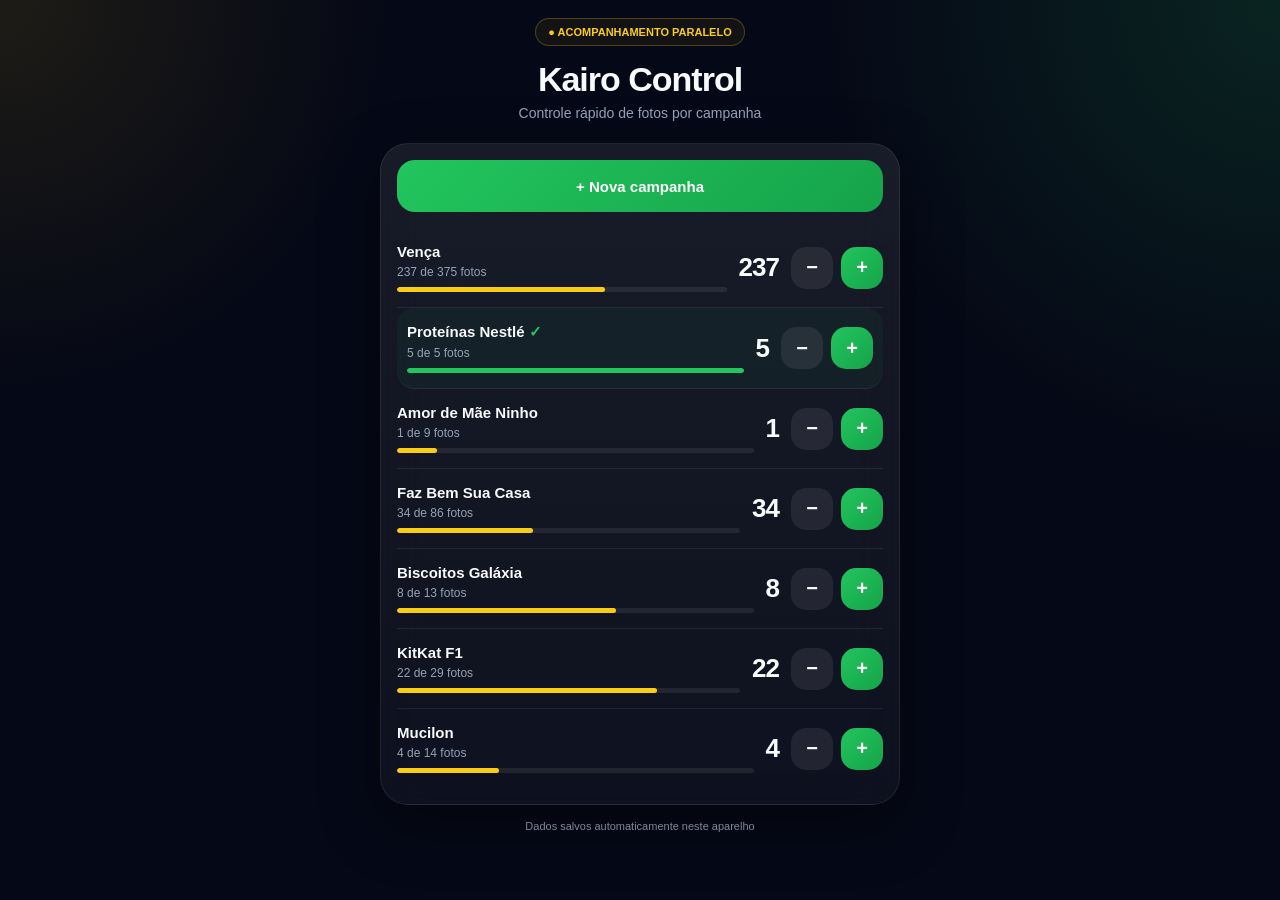
==== commit d441f497: "index.html" ====
--- a/index.html
+++ b/index.html
@@ -1,7 +1,7 @@
 <!DOCTYPE html>
 <html lang="pt-BR">
 <head>
-  <meta charset="UTF-8" />
+  <meta charset="UTF-8"/>
   <meta name="viewport" content="width=device-width, initial-scale=1.0"/>
   <title>Kairo Control</title>
 
--- a/style.css
+++ b/style.css
@@ -18,9 +18,20 @@
 
 body{
   min-height:100vh;
-  background:
-  radial-gradient(circle at top right, rgba(34,197,94,.15), transparent 30%),
-  radial-gradient(circle at top left, rgba(250,204,21,.10), transparent 25%),
+
+  background:
+  radial-gradient(
+    circle at top right,
+    rgba(34,197,94,.15),
+    transparent 30%
+  ),
+
+  radial-gradient(
+    circle at top left,
+    rgba(250,204,21,.10),
+    transparent 25%
+  ),
+
   var(--bg);
 
   font-family:
@@ -30,6 +41,7 @@
   sans-serif;
 
   color:var(--text);
+
   padding:18px;
 }
 
@@ -40,35 +52,45 @@
 
 .header{
   text-align:center;
-  margin-bottom:20px;
+  margin-bottom:22px;
 }
 
 .badge{
   display:inline-flex;
+
   align-items:center;
   justify-content:center;
+
   padding:7px 12px;
+
   border-radius:999px;
-  border:1px solid rgba(250,204,21,.25);
-  background:rgba(250,204,21,.06);
+
+  border:
+  1px solid rgba(250,204,21,.25);
+
+  background:
+  rgba(250,204,21,.06);
+
   color:var(--yellow);
+
   font-size:11px;
   font-weight:700;
+
   margin-bottom:14px;
 
   animation:pulse 3s infinite;
 }
 
 @keyframes pulse{
+
   0%,100%{
     transform:scale(1);
-    opacity:1;
   }
 
   50%{
     transform:scale(1.03);
-    opacity:.9;
   }
+
 }
 
 h1{
@@ -83,13 +105,16 @@
 }
 
 .panel{
-  background:linear-gradient(
+
+  background:
+  linear-gradient(
     180deg,
     rgba(255,255,255,.08),
     rgba(255,255,255,.04)
   );
 
-  border:1px solid var(--line);
+  border:
+  1px solid var(--line);
 
   border-radius:28px;
 
@@ -99,13 +124,18 @@
 
   box-shadow:
   0 20px 60px rgba(0,0,0,.35);
+
 }
 
 .nova-campanha{
+
   width:100%;
-  height:50px;
+  height:52px;
+
   border:0;
   border-radius:18px;
+
+  cursor:pointer;
 
   background:
   linear-gradient(
@@ -115,23 +145,28 @@
   );
 
   color:white;
+
   font-size:15px;
   font-weight:800;
-  cursor:pointer;
 
   margin-bottom:16px;
 }
 
 .row{
+
   display:grid;
-  grid-template-columns:1fr auto auto;
+
+  grid-template-columns:
+  1fr auto auto;
+
   gap:12px;
 
   align-items:center;
 
   padding:15px 0;
 
-  border-bottom:1px solid var(--line);
+  border-bottom:
+  1px solid var(--line);
 }
 
 .row:last-child{
@@ -143,6 +178,7 @@
 }
 
 .name{
+
   font-size:15px;
   font-weight:700;
 
@@ -158,17 +194,26 @@
 }
 
 .progress{
+
   margin-top:8px;
+
   height:5px;
-  background:rgba(255,255,255,.08);
+
+  background:
+  rgba(255,255,255,.08);
+
   border-radius:999px;
+
   overflow:hidden;
 }
 
 .bar{
+
   height:100%;
   width:0%;
+
   background:var(--yellow);
+
   border-radius:999px;
 }
 
@@ -188,12 +233,17 @@
 }
 
 .actions button{
+
   width:42px;
   height:42px;
+
   border:0;
   border-radius:15px;
+
   cursor:pointer;
+
   color:white;
+
   font-size:20px;
   font-weight:800;
 }
@@ -203,6 +253,7 @@
 }
 
 .plus{
+
   background:
   linear-gradient(
     135deg,
@@ -212,8 +263,12 @@
 }
 
 .row.done{
-  background:rgba(34,197,94,.05);
+
+  background:
+  rgba(34,197,94,.05);
+
   border-radius:18px;
+
   padding-left:10px;
   padding-right:10px;
 }
@@ -224,18 +279,26 @@
 }
 
 footer{
+
   margin-top:15px;
+
   text-align:center;
+
   color:var(--muted);
+
   font-size:11px;
 }
 
 .modal{
+
   position:fixed;
   inset:0;
-  background:rgba(0,0,0,.55);
+
+  background:
+  rgba(0,0,0,.55);
 
   display:none;
+
   align-items:center;
   justify-content:center;
 
@@ -249,12 +312,14 @@
 }
 
 .modal-box{
+
   width:100%;
   max-width:450px;
 
   background:#0b1220;
 
-  border:1px solid var(--line);
+  border:
+  1px solid var(--line);
 
   border-radius:28px;
 
@@ -262,8 +327,11 @@
 }
 
 .modal-topo{
+
   display:flex;
+
   justify-content:space-between;
+
   gap:12px;
 
   margin-bottom:20px;
@@ -275,47 +343,58 @@
 }
 
 .fechar{
+
   width:40px;
   height:40px;
 
   border:0;
   border-radius:14px;
 
-  background:rgba(255,255,255,.06);
+  background:
+  rgba(255,255,255,.06);
 
   color:white;
+
   font-size:24px;
+
   cursor:pointer;
 }
 
 label{
+
   display:block;
+
+  margin-top:14px;
   margin-bottom:8px;
-  margin-top:15px;
 
   font-size:13px;
   font-weight:700;
 }
 
 input{
+
   width:100%;
   height:50px;
 
-  border:1px solid var(--line);
-
-  background:rgba(255,255,255,.05);
+  border:
+  1px solid var(--line);
+
+  background:
+  rgba(255,255,255,.05);
 
   border-radius:16px;
 
   padding:0 14px;
 
   color:white;
+
   font-size:15px;
 
   outline:none;
 }
 
 .salvar{
+
   width:100%;
   height:52px;
 
@@ -323,6 +402,8 @@
   border-radius:18px;
 
   margin-top:20px;
+
+  cursor:pointer;
 
   background:
   linear-gradient(
@@ -332,8 +413,7 @@
   );
 
   color:white;
+
   font-size:15px;
   font-weight:800;
-
-  cursor:pointer;
-}
+}
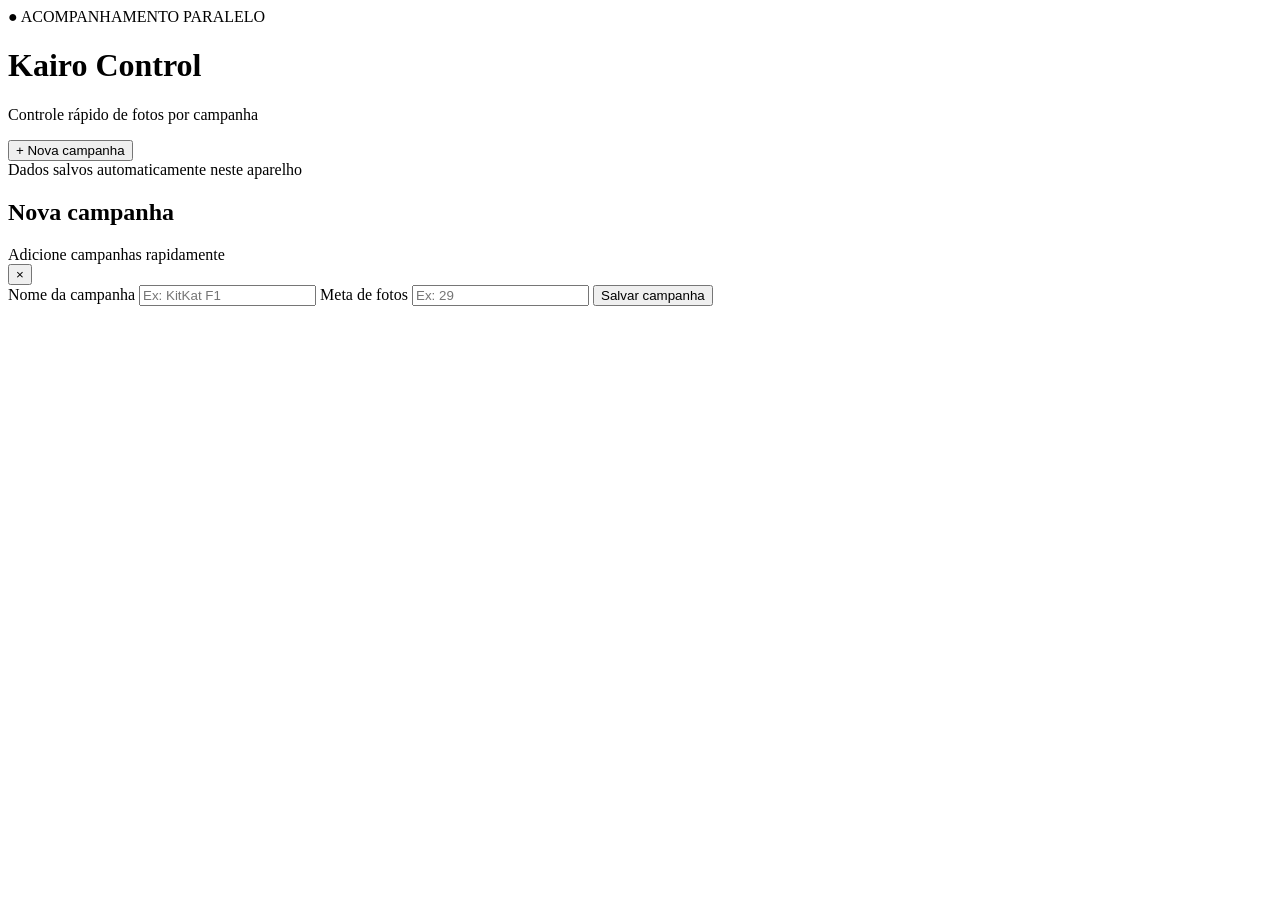
==== commit a2ee403e: "index.html" ====
--- a/index.html
+++ b/index.html
@@ -1,8 +1,8 @@
 <!DOCTYPE html>
 <html lang="pt-BR">
 <head>
-  <meta charset="UTF-8"/>
-  <meta name="viewport" content="width=device-width, initial-scale=1.0"/>
+  <meta charset="UTF-8">
+  <meta name="viewport" content="width=device-width, initial-scale=1.0">
   <title>Kairo Control</title>
 
   <link rel="stylesheet" href="style.css">
@@ -29,14 +29,14 @@
     <main class="panel">
 
       <button
-        class="nova-campanha"
-        onclick="abrirModal()">
+        class="new-btn"
+        onclick="openModal()">
 
         + Nova campanha
 
       </button>
 
-      <div id="listaCampanhas"></div>
+      <div id="campaigns"></div>
 
     </main>
 
@@ -50,7 +50,7 @@
 
     <div class="modal-box">
 
-      <div class="modal-topo">
+      <div class="modal-top">
 
         <div>
           <h2>Nova campanha</h2>
@@ -60,8 +60,8 @@
         </div>
 
         <button
-          class="fechar"
-          onclick="fecharModal()">
+          class="close-btn"
+          onclick="closeModal()">
 
           ×
 
@@ -74,7 +74,7 @@
       </label>
 
       <input
-        id="nomeCampanha"
+        id="campaignName"
         placeholder="Ex: KitKat F1"
       >
 
@@ -83,14 +83,14 @@
       </label>
 
       <input
-        id="metaCampanha"
+        id="campaignGoal"
         type="number"
         placeholder="Ex: 29"
       >
 
       <button
-        class="salvar"
-        onclick="salvarCampanha()">
+        class="save-btn"
+        onclick="saveCampaign()">
 
         Salvar campanha
 
